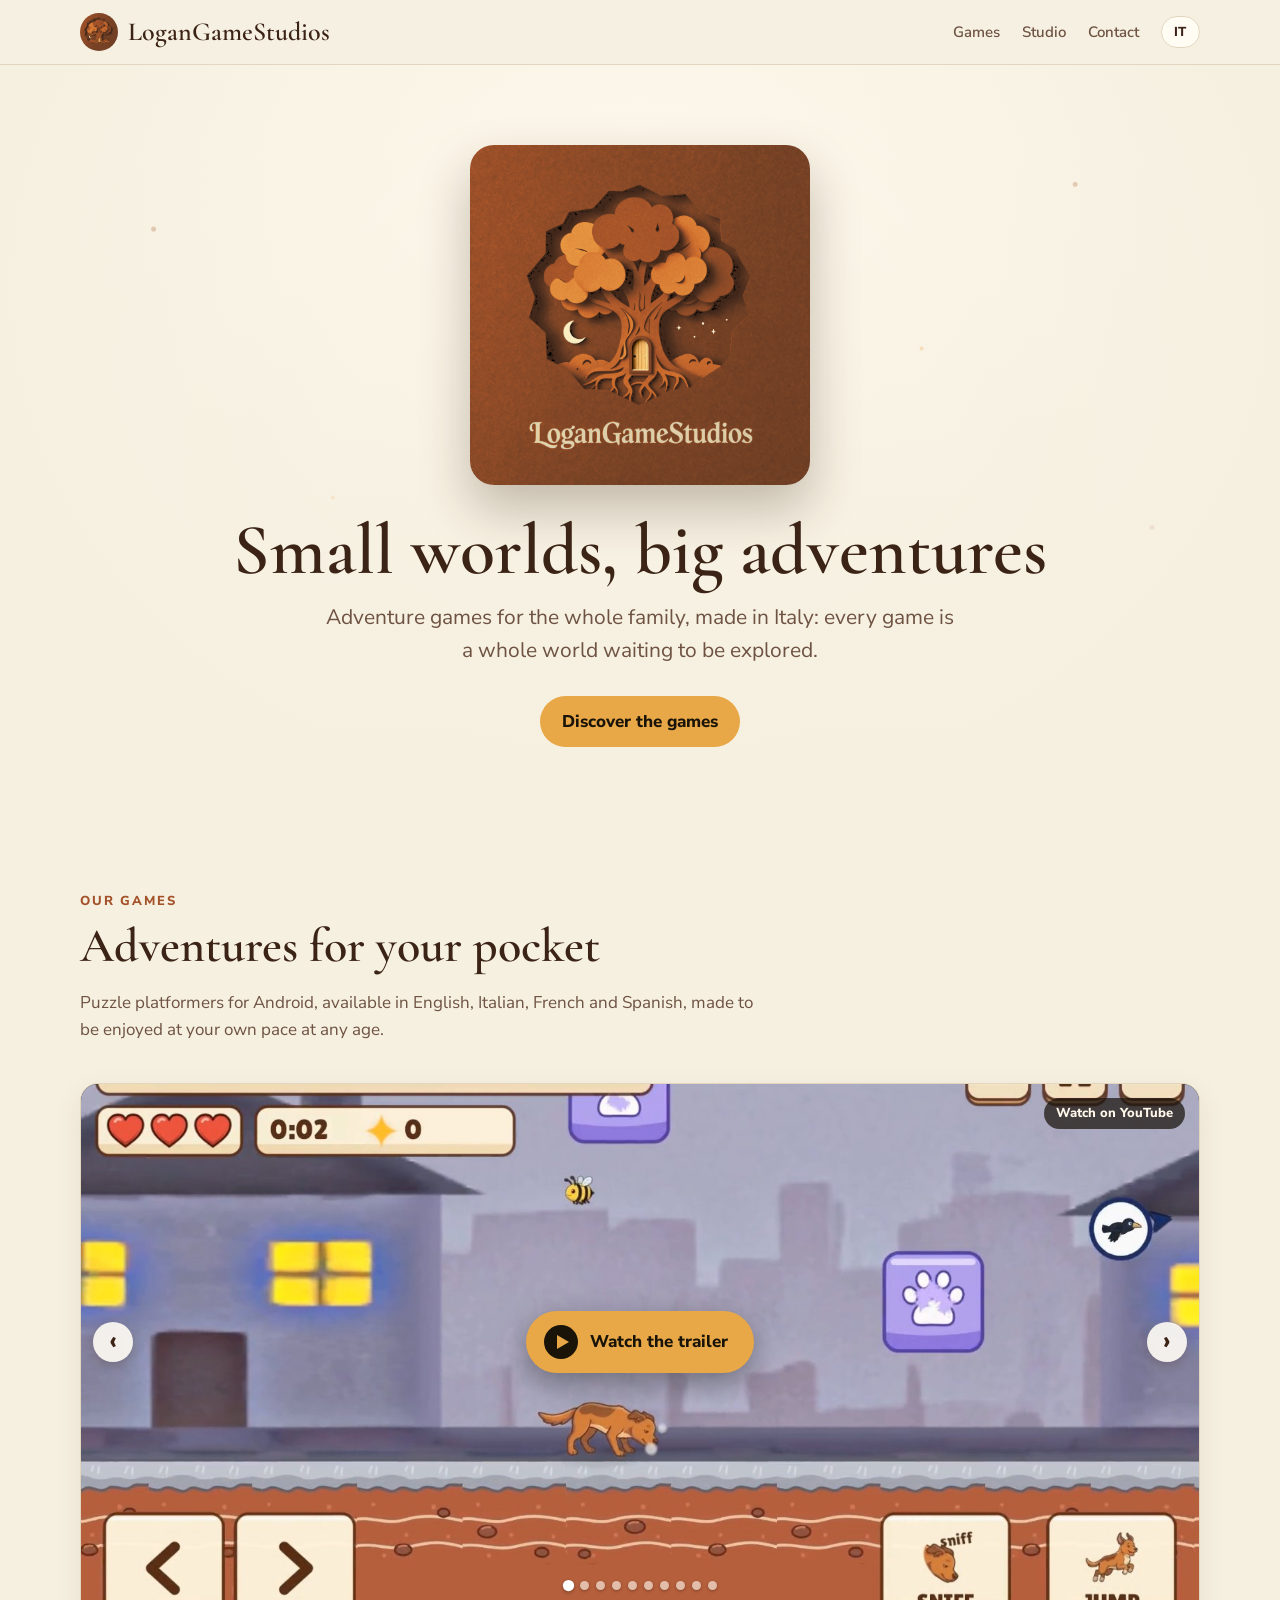
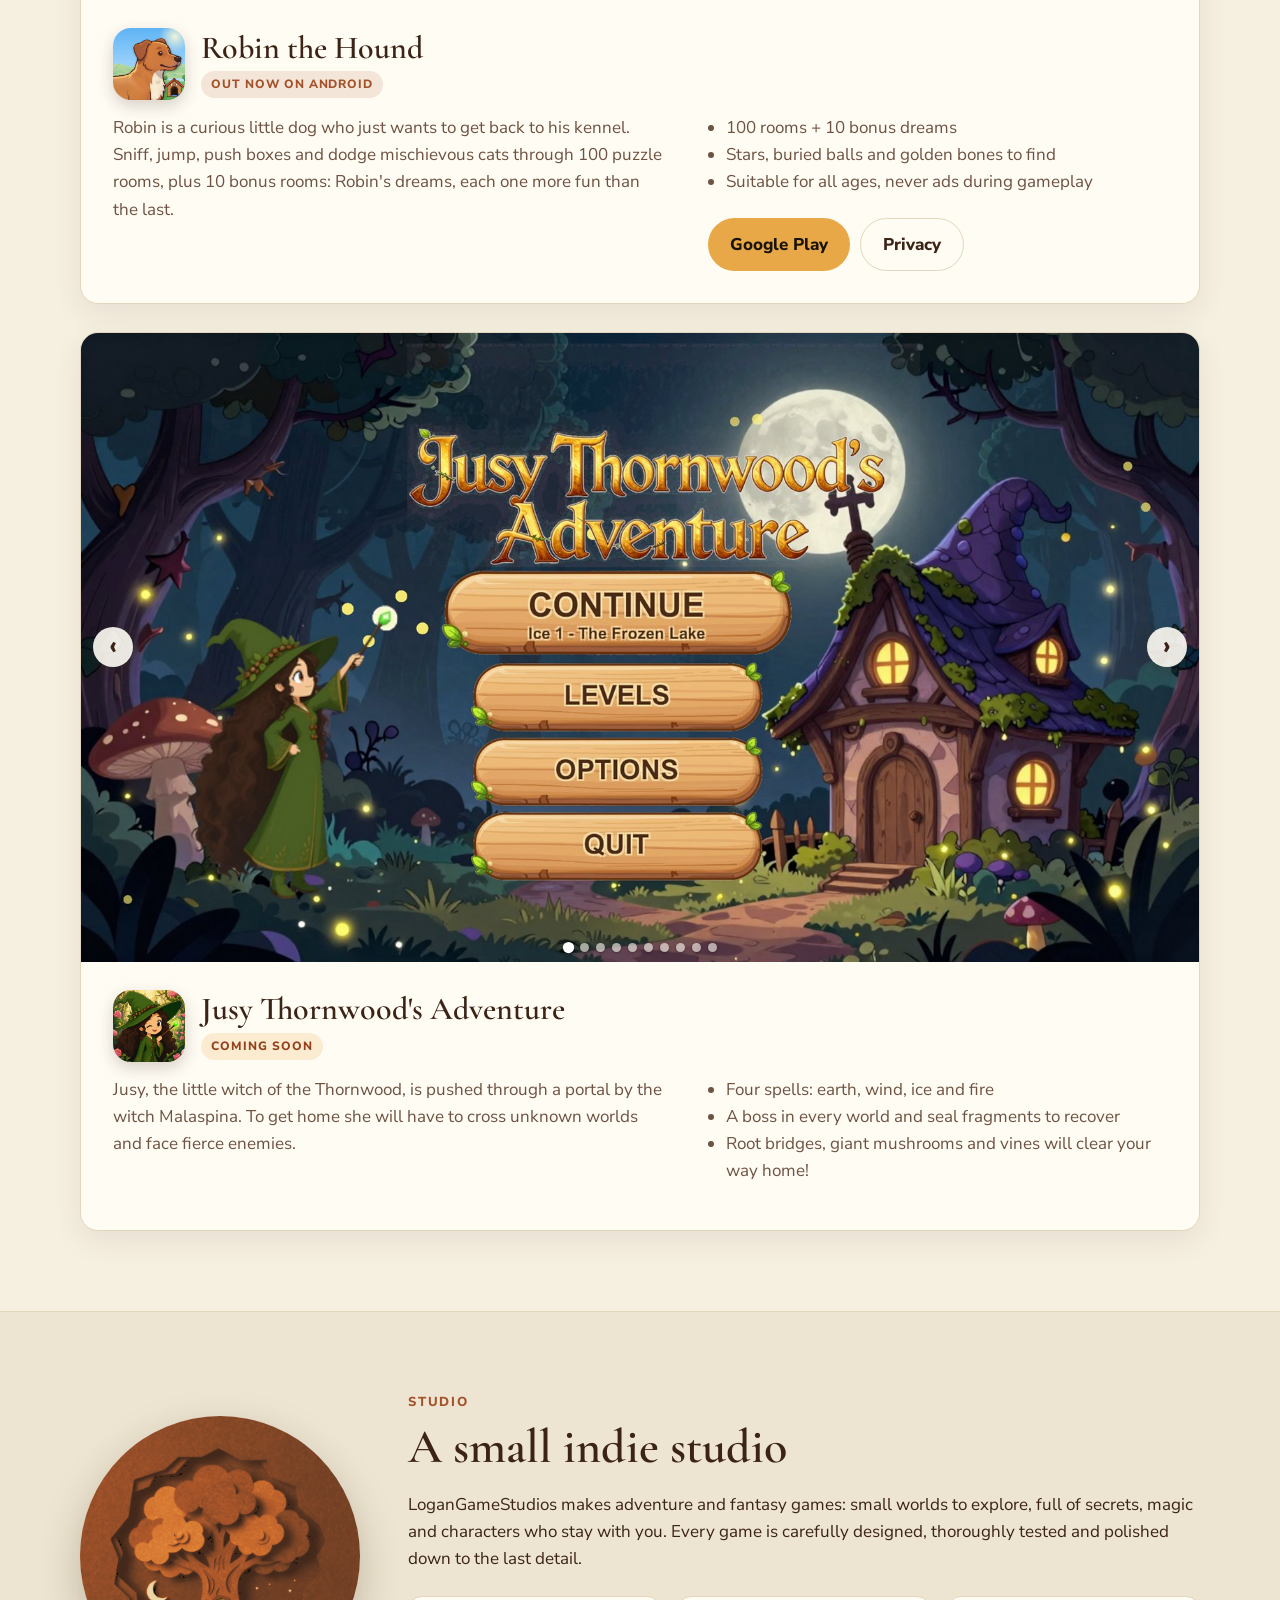
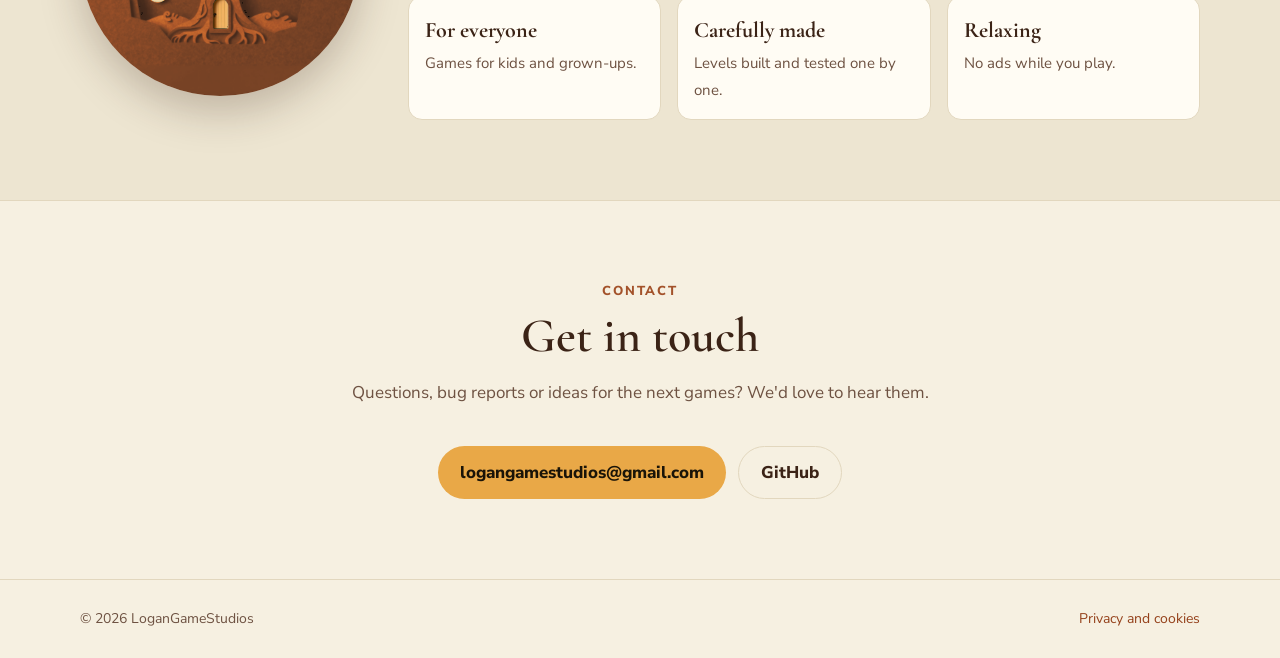
==== index.html @ 9e75a9ab "Trailer di Robin ospitato sul sito al posto del lettore di YouTube Co-Authored-By: Claude Opus 5.5 <" ====
<!doctype html>
<html lang="it">
<head>
  <meta charset="utf-8">
  <meta name="viewport" content="width=device-width, initial-scale=1">
  <title>LoganGameStudios — Indie game studio</title>
  <meta name="description" content="LoganGameStudios: giochi d'avventura per tutta la famiglia, creati in Italia. Adventure games for the whole family, made in Italy.">
  <meta property="og:title" content="LoganGameStudios">
  <meta property="og:description" content="Giochi d'avventura per tutta la famiglia, creati in Italia.">
  <meta property="og:image" content="assets/og.png?v=7">
  <meta property="og:type" content="website">
  <meta name="theme-color" content="#f6f0e1">
  <link rel="icon" href="assets/favicon.png?v=7">
  <link rel="apple-touch-icon" href="assets/avatar.png?v=7">
  <link rel="stylesheet" href="assets/fonts.css?v=7">
  <link rel="stylesheet" href="assets/style.css?v=7">
  <script src="assets/lang.js?v=7"></script>
  <script src="assets/slider.js?v=7" defer></script>
</head>
<body>

<header class="nav">
  <div class="wrap">
    <a class="brand" href="#top"><img src="assets/avatar.png?v=7" alt="">LoganGameStudios</a>
    <nav>
      <a href="#giochi"><span lang="it">Giochi</span><span lang="en">Games</span></a>
      <a href="#studio">Studio</a>
      <a href="#contatti"><span lang="it">Contatti</span><span lang="en">Contact</span></a>
      <button class="lang" data-lang-toggle aria-label="Cambia lingua / Change language"><span lang="it">EN</span><span lang="en">IT</span></button>
    </nav>
  </div>
</header>

<main id="top">
  <section class="hero">
    <div class="wrap">
      <img class="logo" src="assets/logo.png?v=7" alt="LoganGameStudios">
      <h1>
        <span lang="it">Piccoli mondi, grandi avventure</span>
        <span lang="en">Small worlds, big adventures</span>
      </h1>
      <p>
        <span lang="it">Giochi d'avventura per tutta la famiglia, nati in Italia: ogni gioco è un mondo tutto da esplorare.</span>
        <span lang="en">Adventure games for the whole family, made in Italy: every game is a whole world waiting to be explored.</span>
      </p>
      <a class="btn" href="#giochi"><span lang="it">Scopri i giochi</span><span lang="en">Discover the games</span></a>
    </div>
  </section>

  <section id="giochi">
    <div class="wrap">
      <p class="eyebrow"><span lang="it">I nostri giochi</span><span lang="en">Our games</span></p>
      <h2><span lang="it">Avventure da tenere in tasca</span><span lang="en">Adventures for your pocket</span></h2>
      <p class="lead">
        <span lang="it">Platform a enigmi per Android, disponibili in italiano, inglese, francese e spagnolo, pensati per divertirsi in tutta tranquillità a ogni età.</span>
        <span lang="en">Puzzle platformers for Android, available in English, Italian, French and Spanish, made to be enjoyed at your own pace at any age.</span>
      </p>

      <div class="games">
        <article class="game">
          <div class="shot slider" data-slider>
            <div class="slides" tabindex="0" role="region" aria-roledescription="carousel" aria-label="Robin the Hound">
              <!-- trailer ospitato sul sito: il video si scarica solo quando il visitatore preme play (vedi slider.js) -->
              <div class="video" data-video="assets/games/robin/trailer.mp4">
                <img src="assets/games/robin/00_trailer.jpg" alt="Robin the Hound — trailer">
                <button class="play" type="button">
                  <span class="play-ico" aria-hidden="true"></span>
                  <span lang="it">Guarda il trailer</span><span lang="en">Watch the trailer</span>
                </button>
                <a class="yt-link" href="https://www.youtube.com/watch?v=LculJZsMR4U" target="_blank" rel="noopener">
                  <span lang="it">Guarda su YouTube</span><span lang="en">Watch on YouTube</span>
                </a>
              </div>
              <img src="assets/games/robin/01_menu.jpg" alt="Robin the Hound — menu principale" loading="lazy">
              <img src="assets/games/robin/02_the_crate.jpg" alt="Robin the Hound — stanza 3, la cassa" loading="lazy">
              <img src="assets/games/robin/03_snow_key.jpg" alt="Robin the Hound — stanza 4, la chiave nella neve" loading="lazy">
              <img src="assets/games/robin/04_two_platforms.jpg" alt="Robin the Hound — stanza 14, due piattaforme" loading="lazy">
              <img src="assets/games/robin/05_heading_home.jpg" alt="Robin the Hound — stanza 18, verso casa" loading="lazy">
              <img src="assets/games/robin/06_dream_the_dark.jpg" alt="Robin the Hound — sogno bonus: il buio" loading="lazy">
              <img src="assets/games/robin/07_dream_the_clouds.jpg" alt="Robin the Hound — sogno bonus: le nuvole" loading="lazy">
              <img src="assets/games/robin/08_dream_bone_hunt.jpg" alt="Robin the Hound — sogno bonus: caccia alle ossa" loading="lazy">
              <img src="assets/games/robin/09_dream_cat.jpg" alt="Robin the Hound — sogno bonus: il sogno del gatto" loading="lazy">
            </div>
            <button class="slide-btn prev" type="button" aria-label="Immagine precedente / Previous image">&#8249;</button>
            <button class="slide-btn next" type="button" aria-label="Immagine successiva / Next image">&#8250;</button>
            <div class="dots" aria-hidden="true"></div>
          </div>
          <div class="body">
            <header>
              <img src="assets/games/robin-icon.png" alt="">
              <div>
                <h3>Robin the Hound</h3>
                <span class="tag live"><span lang="it">Disponibile su Android</span><span lang="en">Out now on Android</span></span>
              </div>
            </header>
            <p>
              <span lang="it">Robin è un cagnolino curioso che vuole solo tornare alla sua cuccia. Annusa, salta, spingi scatole e scansa gatti dispettosi in 100 stanze a enigmi, più 10 stanze bonus: i sogni di Robin, ognuno più divertente dell'altro.</span>
              <span lang="en">Robin is a curious little dog who just wants to get back to his kennel. Sniff, jump, push boxes and dodge mischievous cats through 100 puzzle rooms, plus 10 bonus rooms: Robin's dreams, each one more fun than the last.</span>
            </p>
            <ul>
              <li><span lang="it">100 stanze + 10 sogni bonus</span><span lang="en">100 rooms + 10 bonus dreams</span></li>
              <li><span lang="it">Stelle, palline sepolte e ossa d'oro da trovare</span><span lang="en">Stars, buried balls and golden bones to find</span></li>
              <li><span lang="it">Adatto a tutte le età, annunci mai durante il gioco</span><span lang="en">Suitable for all ages, never ads during gameplay</span></li>
            </ul>
            <div class="actions">
              <a class="btn" href="https://play.google.com/store/apps/details?id=it.logangames.RobinTheHound" target="_blank" rel="noopener">Google Play</a>
              <a class="btn ghost" href="privacy/robin-the-hound.html">Privacy</a>
            </div>
          </div>
        </article>

        <article class="game">
          <!-- schermate di Jusy: una serie per lingua, si vede quella della lingua scelta -->
          <div class="shot slider wide" data-slider lang="it">
            <div class="slides" tabindex="0" role="region" aria-roledescription="carousel" aria-label="Jusy Thornwood's Adventure">
              <img src="assets/games/jusy/it/00_menu.jpg" alt="Jusy Thornwood's Adventure — menu principale" loading="lazy">
              <img src="assets/games/jusy/it/01_bosco_totem.jpg" alt="Bosco di Spine — Jusy davanti al totem" loading="lazy">
              <img src="assets/games/jusy/it/02_bosco_ponte_magico.jpg" alt="Bosco di Spine — il ponte magico di rovi" loading="lazy">
              <img src="assets/games/jusy/it/03_bosco_carica_totem.jpg" alt="Bosco di Spine — Jusy carica la magia del totem" loading="lazy">
              <img src="assets/games/jusy/it/04_canyon_geco.jpg" alt="Canyon del vento — il geco" loading="lazy">
              <img src="assets/games/jusy/it/05_boss_spirito_del_vento.jpg" alt="Boss — lo Spirito del Vento" loading="lazy">
              <img src="assets/games/jusy/it/06_boss_turbine_di_foglie.jpg" alt="Boss — il turbine di foglie contro lo Spirito del Vento" loading="lazy">
              <img src="assets/games/jusy/it/07_ghiaccio_dardo.jpg" alt="Regno di ghiaccio — il dardo di ghiaccio" loading="lazy">
              <img src="assets/games/jusy/it/08_braci_ghiaccio_spegne_lava.jpg" alt="Valle delle braci — il ghiaccio spegne la lava" loading="lazy">
              <img src="assets/games/jusy/it/09_foresta_fiammata.jpg" alt="Foresta antica — la fiammata" loading="lazy">
            </div>
            <button class="slide-btn prev" type="button" aria-label="Immagine precedente">&#8249;</button>
            <button class="slide-btn next" type="button" aria-label="Immagine successiva">&#8250;</button>
            <div class="dots" aria-hidden="true"></div>
          </div>
          <div class="shot slider wide" data-slider lang="en">
            <div class="slides" tabindex="0" role="region" aria-roledescription="carousel" aria-label="Jusy Thornwood's Adventure">
              <img src="assets/games/jusy/en/00_menu.jpg" alt="Jusy Thornwood's Adventure — main menu" loading="lazy">
              <img src="assets/games/jusy/en/01_forest_totem.jpg" alt="Thornwood — Jusy in front of the totem" loading="lazy">
              <img src="assets/games/jusy/en/02_forest_magic_bridge.jpg" alt="Thornwood — the magic bramble bridge" loading="lazy">
              <img src="assets/games/jusy/en/03_forest_totem_charge.jpg" alt="Thornwood — Jusy charges the totem's magic" loading="lazy">
              <img src="assets/games/jusy/en/04_canyon_gecko.jpg" alt="Wind canyon — the gecko" loading="lazy">
              <img src="assets/games/jusy/en/05_boss_wind_spirit.jpg" alt="Boss — the Wind Spirit" loading="lazy">
              <img src="assets/games/jusy/en/06_boss_leaf_whirl.jpg" alt="Boss — the leaf whirl against the Wind Spirit" loading="lazy">
              <img src="assets/games/jusy/en/07_ice_bolt.jpg" alt="Ice kingdom — the ice bolt" loading="lazy">
              <img src="assets/games/jusy/en/08_embers_ice_vs_lava.jpg" alt="Ember valley — ice puts out the lava" loading="lazy">
              <img src="assets/games/jusy/en/09_grove_fireball.jpg" alt="Ancient forest — the fireball" loading="lazy">
            </div>
            <button class="slide-btn prev" type="button" aria-label="Previous image">&#8249;</button>
            <button class="slide-btn next" type="button" aria-label="Next image">&#8250;</button>
            <div class="dots" aria-hidden="true"></div>
          </div>
          <div class="body">
            <header>
              <img src="assets/games/jusy-icon.png" alt="">
              <div>
                <h3>Jusy Thornwood's Adventure</h3>
                <span class="tag soon"><span lang="it">In arrivo</span><span lang="en">Coming soon</span></span>
              </div>
            </header>
            <p>
              <span lang="it">Jusy, la streghetta del Bosco di Spine, viene spinta in un portale dalla strega Malaspina. Per tornare a casa dovrà attraversare mondi sconosciuti e affrontare nemici agguerriti.</span>
              <span lang="en">Jusy, the little witch of the Thornwood, is pushed through a portal by the witch Malaspina. To get home she will have to cross unknown worlds and face fierce enemies.</span>
            </p>
            <ul>
              <li><span lang="it">Quattro magie: terra, vento, ghiaccio e fuoco</span><span lang="en">Four spells: earth, wind, ice and fire</span></li>
              <li><span lang="it">Un boss in ogni mondo e i frammenti del sigillo da ritrovare</span><span lang="en">A boss in every world and seal fragments to recover</span></li>
              <li><span lang="it">Ponti di radici, funghi giganti e liane ti spianeranno la strada verso casa!</span><span lang="en">Root bridges, giant mushrooms and vines will clear your way home!</span></li>
            </ul>
          </div>
        </article>
      </div>
    </div>
  </section>

  <section id="studio" class="about">
    <div class="wrap">
      <img src="assets/avatar.png?v=7" alt="LoganGameStudios" loading="lazy">
      <div>
        <p class="eyebrow">Studio</p>
        <h2><span lang="it">Un piccolo studio indie</span><span lang="en">A small indie studio</span></h2>
        <p>
          <span lang="it">LoganGameStudios crea giochi d'avventura e fantasy: piccoli mondi da esplorare, pieni di segreti, magia e personaggi che restano nel cuore. Ogni gioco viene ideato con cura, provato a lungo e rifinito in ogni dettaglio.</span>
          <span lang="en">LoganGameStudios makes adventure and fantasy games: small worlds to explore, full of secrets, magic and characters who stay with you. Every game is carefully designed, thoroughly tested and polished down to the last detail.</span>
        </p>
        <div class="values">
          <div><b><span lang="it">Per tutti</span><span lang="en">For everyone</span></b><span><span lang="it">Giochi adatti a grandi e piccoli.</span><span lang="en">Games for kids and grown-ups.</span></span></div>
          <div><b><span lang="it">Curati</span><span lang="en">Carefully made</span></b><span><span lang="it">Livelli costruiti e testati uno per uno.</span><span lang="en">Levels built and tested one by one.</span></span></div>
          <div><b><span lang="it">Rilassanti</span><span lang="en">Relaxing</span></b><span><span lang="it">Niente annunci mentre giochi.</span><span lang="en">No ads while you play.</span></span></div>
        </div>
      </div>
    </div>
  </section>

  <section id="contatti" class="contact">
    <div class="wrap">
      <p class="eyebrow"><span lang="it">Contatti</span><span lang="en">Contact</span></p>
      <h2><span lang="it">Scrivici</span><span lang="en">Get in touch</span></h2>
      <p class="lead">
        <span lang="it">Domande, segnalazioni o idee per i prossimi giochi? Ci fa piacere leggerle.</span>
        <span lang="en">Questions, bug reports or ideas for the next games? We'd love to hear them.</span>
      </p>
      <div class="actions">
        <a class="btn" href="mailto:logangamestudios@gmail.com">logangamestudios@gmail.com</a>
        <a class="btn ghost" href="https://github.com/LoganGameStudios" target="_blank" rel="noopener">GitHub</a>
      </div>
    </div>
  </section>
</main>

<footer>
  <div class="wrap">
    <span>© <span id="year">2026</span> LoganGameStudios</span>
    <a href="privacy/sito.html"><span lang="it">Privacy e cookie</span><span lang="en">Privacy and cookies</span></a>
  </div>
</footer>

</body>
</html>
---- assets/fonts.css ----
/* Caratteri ospitati sul sito (licenza SIL Open Font License), niente richieste a Google */
@font-face {
  font-family: 'Cormorant Garamond';
  font-style: normal;
  font-weight: 500;
  font-display: swap;
  src: url(fonts/cormorant-garamond-500.woff2) format('woff2');
  unicode-range: U+0000-00FF, U+0131, U+0152-0153, U+02BB-02BC, U+02C6, U+02DA, U+02DC, U+0304, U+0308, U+0329, U+2000-206F, U+20AC, U+2122, U+2191, U+2193, U+2212, U+2215, U+FEFF, U+FFFD;
}
@font-face {
  font-family: 'Cormorant Garamond';
  font-style: normal;
  font-weight: 600;
  font-display: swap;
  src: url(fonts/cormorant-garamond-500.woff2) format('woff2');
  unicode-range: U+0000-00FF, U+0131, U+0152-0153, U+02BB-02BC, U+02C6, U+02DA, U+02DC, U+0304, U+0308, U+0329, U+2000-206F, U+20AC, U+2122, U+2191, U+2193, U+2212, U+2215, U+FEFF, U+FFFD;
}
@font-face {
  font-family: 'Cormorant Garamond';
  font-style: normal;
  font-weight: 700;
  font-display: swap;
  src: url(fonts/cormorant-garamond-500.woff2) format('woff2');
  unicode-range: U+0000-00FF, U+0131, U+0152-0153, U+02BB-02BC, U+02C6, U+02DA, U+02DC, U+0304, U+0308, U+0329, U+2000-206F, U+20AC, U+2122, U+2191, U+2193, U+2212, U+2215, U+FEFF, U+FFFD;
}
@font-face {
  font-family: 'Nunito Sans';
  font-style: normal;
  font-weight: 400;
  font-stretch: 100%;
  font-display: swap;
  src: url(fonts/nunito-sans-400.woff2) format('woff2');
  unicode-range: U+0000-00FF, U+0131, U+0152-0153, U+02BB-02BC, U+02C6, U+02DA, U+02DC, U+0304, U+0308, U+0329, U+2000-206F, U+20AC, U+2122, U+2191, U+2193, U+2212, U+2215, U+FEFF, U+FFFD;
}
@font-face {
  font-family: 'Nunito Sans';
  font-style: normal;
  font-weight: 600;
  font-stretch: 100%;
  font-display: swap;
  src: url(fonts/nunito-sans-400.woff2) format('woff2');
  unicode-range: U+0000-00FF, U+0131, U+0152-0153, U+02BB-02BC, U+02C6, U+02DA, U+02DC, U+0304, U+0308, U+0329, U+2000-206F, U+20AC, U+2122, U+2191, U+2193, U+2212, U+2215, U+FEFF, U+FFFD;
}
@font-face {
  font-family: 'Nunito Sans';
  font-style: normal;
  font-weight: 800;
  font-stretch: 100%;
  font-display: swap;
  src: url(fonts/nunito-sans-400.woff2) format('woff2');
  unicode-range: U+0000-00FF, U+0131, U+0152-0153, U+02BB-02BC, U+02C6, U+02DA, U+02DC, U+0304, U+0308, U+0329, U+2000-206F, U+20AC, U+2122, U+2191, U+2193, U+2212, U+2215, U+FEFF, U+FFFD;
}
---- assets/style.css ----
/* LoganGameStudios — stile del sito: carta chiara con i toni ruggine e ambra dell'Albero antico in autunno.
   --cream è il colore del testo principale, --cream-dim quello del testo secondario. */
:root {
  --bg: #f6f0e1;
  --bg-2: #ede5d1;
  --surface: #fffcf4;
  --line: #e2d7be;
  --cream: #3b2316;
  --cream-dim: #6e5242;
  --sage: #a3522a; /* accento ruggine (il nome resta per compatibilità) */
  --amber: #e9a847;
  --amber-deep: #d48f2c;
  --link: #94401a;
  --radius: 18px;
  --serif: "Cormorant Garamond", Georgia, "Times New Roman", serif;
  --sans: "Nunito Sans", "Segoe UI", system-ui, sans-serif;
}

* { box-sizing: border-box; }
html { scroll-behavior: smooth; }
body {
  margin: 0;
  background: var(--bg);
  color: var(--cream);
  font-family: var(--sans);
  font-size: 17px;
  line-height: 1.6;
  -webkit-font-smoothing: antialiased;
}
img { max-width: 100%; display: block; }
a { color: var(--link); text-decoration: none; }
a:hover { text-decoration: underline; }

/* lingua: si mostra solo quella attiva */
html[lang="it"] [lang="en"]:not(html) { display: none !important; }
html[lang="en"] [lang="it"]:not(html) { display: none !important; }

.wrap { width: min(1120px, 100% - 32px); margin-inline: auto; }

/* barra in alto */
.nav {
  position: sticky; top: 0; z-index: 10;
  background: rgba(246, 240, 225, .9);
  backdrop-filter: blur(8px);
  border-bottom: 1px solid var(--line);
}
.nav .wrap { display: flex; align-items: center; gap: 20px; height: 64px; }
.brand { display: flex; align-items: center; gap: 10px; color: var(--cream); font-family: var(--serif); font-size: 26px; font-weight: 600; }
.brand:hover { text-decoration: none; }
.brand img { width: 38px; height: 38px; border-radius: 50%; object-fit: cover; }
.nav nav { margin-left: auto; display: flex; gap: 22px; align-items: center; }
.nav nav a { color: var(--cream-dim); font-weight: 600; font-size: 15px; }
.nav nav a:hover { color: var(--cream); text-decoration: none; }
.lang {
  border: 1px solid var(--line); background: var(--surface); color: var(--cream);
  border-radius: 999px; padding: 6px 12px; font: 700 13px var(--sans); cursor: pointer; letter-spacing: .05em;
}
.lang:hover { border-color: var(--sage); }

/* apertura */
.hero {
  position: relative;
  min-height: 78vh;
  display: grid; place-items: center; text-align: center;
  padding: 80px 0 64px;
  background: radial-gradient(ellipse at 50% 30%, #fffaee 0%, var(--bg) 70%);
  overflow: hidden;
}
.hero::before {
  content: ""; position: absolute; inset: 0;
  /* puntini ruggine leggeri sullo sfondo dell'apertura */
  background:
    radial-gradient(circle at 12% 22%, rgba(168,85,42,.35) 0 2px, transparent 3px),
    radial-gradient(circle at 84% 16%, rgba(168,85,42,.3) 0 2px, transparent 3px),
    radial-gradient(circle at 72% 38%, rgba(233,168,71,.45) 0 1.5px, transparent 2.5px),
    radial-gradient(circle at 26% 58%, rgba(233,168,71,.4) 0 1.5px, transparent 2.5px),
    radial-gradient(circle at 90% 62%, rgba(168,85,42,.3) 0 2px, transparent 3px);
}
.hero::after {
  content: ""; position: absolute; inset: 0;
  background: linear-gradient(to bottom, rgba(246,240,225,0), var(--bg) 96%);
}
.hero > .wrap { position: relative; z-index: 1; }
.hero .logo { width: min(340px, 70vw); margin: 0 auto 8px; border-radius: 24px; box-shadow: 0 24px 50px rgba(59,35,22,.28); }
.hero h1 { font-family: var(--serif); font-weight: 600; font-size: clamp(40px, 7vw, 72px); line-height: 1.05; margin: 28px 0 12px; }
.hero p { color: var(--cream-dim); font-size: clamp(17px, 2.2vw, 21px); max-width: 640px; margin: 0 auto 28px; }

.btn {
  display: inline-flex; align-items: center; gap: 8px;
  background: var(--amber); color: #1a1408; font-weight: 800;
  padding: 12px 22px; border-radius: 999px; border: 0;
}
.btn:hover { background: var(--amber-deep); text-decoration: none; }
.btn.ghost { background: transparent; color: var(--cream); border: 1px solid var(--line); }
.btn.ghost:hover { border-color: var(--sage); background: var(--surface); }

/* sezioni */
section { padding: 80px 0; }
.eyebrow { color: var(--sage); font-weight: 800; letter-spacing: .14em; font-size: 13px; text-transform: uppercase; margin: 0 0 8px; }
h2 { font-family: var(--serif); font-weight: 600; font-size: clamp(34px, 5vw, 48px); line-height: 1.1; margin: 0 0 16px; }
.lead { color: var(--cream-dim); max-width: 680px; margin: 0 0 40px; }

/* giochi */
.games { display: grid; gap: 28px; }
/* scheda di un gioco: immagini sopra a tutta larghezza, testo sotto */
.game {
  display: block;
  background: var(--surface); border: 1px solid var(--line); border-radius: var(--radius); overflow: hidden;
  box-shadow: 0 10px 30px rgba(59,35,22,.08);
}
.game .shot { background: #e9e1cc; aspect-ratio: 16 / 9; }
.game .shot.slider { aspect-ratio: 13 / 6; } /* proporzioni delle schermate del telefono (2340x1080) */
.game .shot.slider.wide { aspect-ratio: 16 / 9; } /* schermate 1920x1080 (Jusy) */
.game .shot img { width: 100%; height: 100%; object-fit: cover; }

/* slider delle schermate */
.slider { position: relative; overflow: hidden; }
.slider .slides {
  position: absolute; inset: 0;
  display: flex; overflow-x: auto; scroll-snap-type: x mandatory;
  scrollbar-width: none; -webkit-overflow-scrolling: touch; outline: none;
}
.slider .slides::-webkit-scrollbar { display: none; }
.slider .slides img { flex: 0 0 100%; width: 100%; height: 100%; object-fit: cover; scroll-snap-align: start; }
.slider .slides:focus-visible { box-shadow: inset 0 0 0 3px var(--amber); }
/* voce video dello slider: anteprima con pulsante play, poi il lettore del browser */
.slider .slides .video { flex: 0 0 100%; width: 100%; height: 100%; position: relative; scroll-snap-align: start; background: #1a120c; }
.slider .slides .video img { position: absolute; inset: 0; }
.slider .slides .video video { position: absolute; inset: 0; width: 100%; height: 100%; object-fit: contain; outline: none; }
/* durante la riproduzione l'anteprima resta dietro, sfocata, a riempire i lati */
.video.playing { overflow: hidden; }
.video.playing img { filter: blur(22px) brightness(.75); transform: scale(1.15); }
.video.playing .play, .video.playing .yt-link { display: none; }
.slider:has(.video.playing) .dots { display: none; } /* i puntini coprirebbero i comandi del video */
.video .play {
  position: absolute; left: 50%; top: 50%; transform: translate(-50%, -50%);
  display: inline-flex; align-items: center; gap: 12px; cursor: pointer;
  background: var(--amber); color: #1a1408; border: 0; border-radius: 999px;
  padding: 14px 26px 14px 18px; font: 800 17px var(--sans); box-shadow: 0 10px 30px rgba(0,0,0,.35);
}
.video .play:hover { background: var(--amber-deep); }
.video .play:focus-visible { outline: 3px solid #fff; outline-offset: 3px; }
.video .play-ico { width: 34px; height: 34px; border-radius: 50%; background: #1a1408; position: relative; }
.video .play-ico::after { content: ""; position: absolute; left: 13px; top: 10px; border-style: solid; border-width: 7px 0 7px 12px; border-color: transparent transparent transparent var(--amber); }
.video .yt-link {
  position: absolute; right: 14px; top: 14px;
  background: rgba(26, 18, 12, .72); color: #fff8ea; font-size: 13px; font-weight: 700; padding: 5px 12px; border-radius: 999px;
}
.video .yt-link:hover { background: rgba(26, 18, 12, .9); }
.slide-btn {
  position: absolute; top: 50%; transform: translateY(-50%);
  width: 40px; height: 40px; border-radius: 50%; border: 0; cursor: pointer;
  background: rgba(255, 252, 244, .9); color: var(--cream); font: 700 26px/1 var(--sans);
  box-shadow: 0 4px 12px rgba(59,35,22, .25); display: grid; place-items: center; padding-bottom: 3px;
}
.slide-btn:hover { background: #fff; }
.slide-btn:focus-visible { outline: 3px solid var(--amber); }
.slide-btn.prev { left: 12px; }
.slide-btn.next { right: 12px; }
.dots { position: absolute; left: 0; right: 0; bottom: 10px; display: flex; justify-content: center; gap: 7px; }
.dots span { width: 9px; height: 9px; border-radius: 50%; background: rgba(255, 252, 244, .6); box-shadow: 0 1px 3px rgba(0,0,0,.3); cursor: pointer; }
.dots span.on { background: #fff; transform: scale(1.25); }
.game .body {
  padding: 28px 32px 32px;
  display: grid; grid-template-columns: 1.2fr 1fr; column-gap: 44px; row-gap: 14px;
  grid-template-areas: "head head" "text list" "text act";
  align-items: start;
}
.game header { grid-area: head; display: flex; align-items: center; gap: 16px; }
.game .body > p { grid-area: text; }
.game .body > ul { grid-area: list; }
.game .body > .actions { grid-area: act; }
.game header img { width: 72px; height: 72px; border-radius: 18px; box-shadow: 0 6px 16px rgba(59,35,22,.2); }
.game h3 { font-family: var(--serif); font-size: 32px; font-weight: 600; line-height: 1.1; margin: 0; }
.tag { display: inline-block; font-size: 12px; font-weight: 800; letter-spacing: .08em; text-transform: uppercase; padding: 4px 10px; border-radius: 999px; margin-top: 6px; }
.tag.live { background: rgba(168,85,42,.14); color: var(--sage); }
.tag.soon { background: rgba(233,168,71,.2); color: var(--link); }
.game p { margin: 0; color: var(--cream-dim); }
.game ul { margin: 0; padding-left: 18px; color: var(--cream-dim); }
.game .actions { display: flex; flex-wrap: wrap; gap: 10px; margin-top: auto; padding-top: 8px; }

/* studio */
.about { background: var(--bg-2); border-block: 1px solid var(--line); }
.about .wrap { display: grid; grid-template-columns: 280px 1fr; gap: 48px; align-items: center; }
.about img { border-radius: 50%; aspect-ratio: 1; object-fit: cover; box-shadow: 0 16px 40px rgba(59,35,22,.25); }
.values { display: grid; grid-template-columns: repeat(3, 1fr); gap: 16px; margin-top: 24px; }
.values div { background: var(--surface); border: 1px solid var(--line); border-radius: 14px; padding: 16px; }
.values b { display: block; font-family: var(--serif); font-size: 22px; color: var(--cream); }
.values span { color: var(--cream-dim); font-size: 15px; }
.values b span { color: inherit; font-size: inherit; }

/* contatti */
.contact { text-align: center; }
.contact .lead { margin-inline: auto; }
.contact .actions { display: flex; justify-content: center; flex-wrap: wrap; gap: 12px; }

footer { border-top: 1px solid var(--line); padding: 28px 0; color: var(--cream-dim); font-size: 14px; }
footer .wrap { display: flex; flex-wrap: wrap; gap: 12px 24px; justify-content: space-between; }

/* pagine di testo (privacy) */
.doc { padding: 56px 0 80px; }
.doc .wrap { max-width: 780px; }
.doc h1 { font-family: var(--serif); font-size: clamp(34px, 5vw, 46px); font-weight: 600; line-height: 1.1; margin: 0 0 6px; }
.doc .date { color: var(--sage); margin: 0 0 28px; }
.doc h2 { font-family: var(--serif); font-size: 28px; font-weight: 600; margin: 36px 0 10px; color: var(--cream); }
.doc p { color: var(--cream-dim); }
.doc li { margin-bottom: 12px; color: var(--cream-dim); }
.doc li b { color: var(--cream); }
.doc a { word-break: break-word; }

@media (max-width: 860px) {
  .game .body { grid-template-columns: 1fr; grid-template-areas: "head" "text" "list" "act"; }
  .about .wrap { grid-template-columns: 1fr; text-align: center; }
  .about img { width: 200px; margin: 0 auto; }
  .values { grid-template-columns: 1fr; text-align: left; }
}
@media (max-width: 560px) {
  .nav nav a:not(.lang) { display: none; }
  .game .body { padding: 22px; }
  section { padding: 56px 0; }
  /* slider basso sul telefono: pulsante del trailer e nota più piccoli */
  .video .play { gap: 8px; padding: 7px 14px 7px 8px; font-size: 14px; }
  .video .play-ico { width: 24px; height: 24px; }
  .video .play-ico::after { left: 9px; top: 6px; border-width: 6px 0 6px 9px; }
  .video .yt-link { right: 8px; top: 8px; font-size: 11px; padding: 3px 9px; }
}
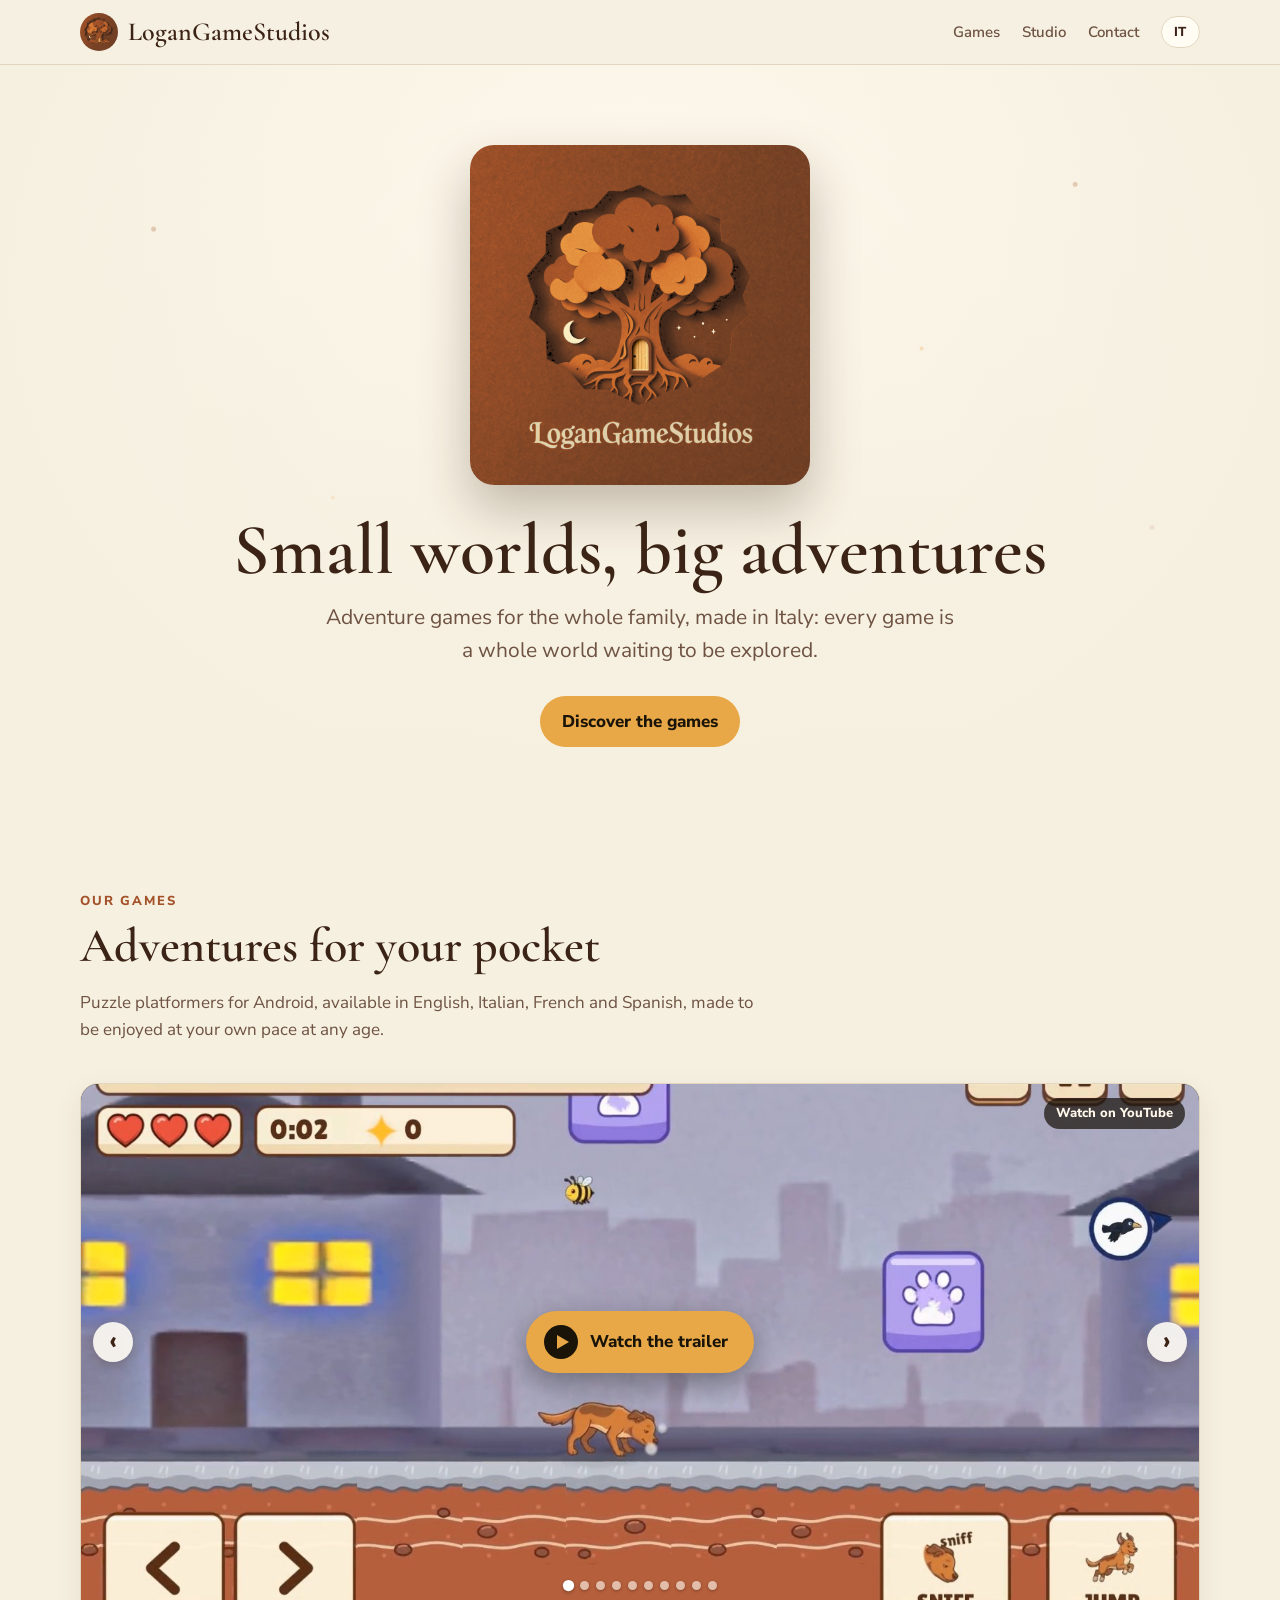
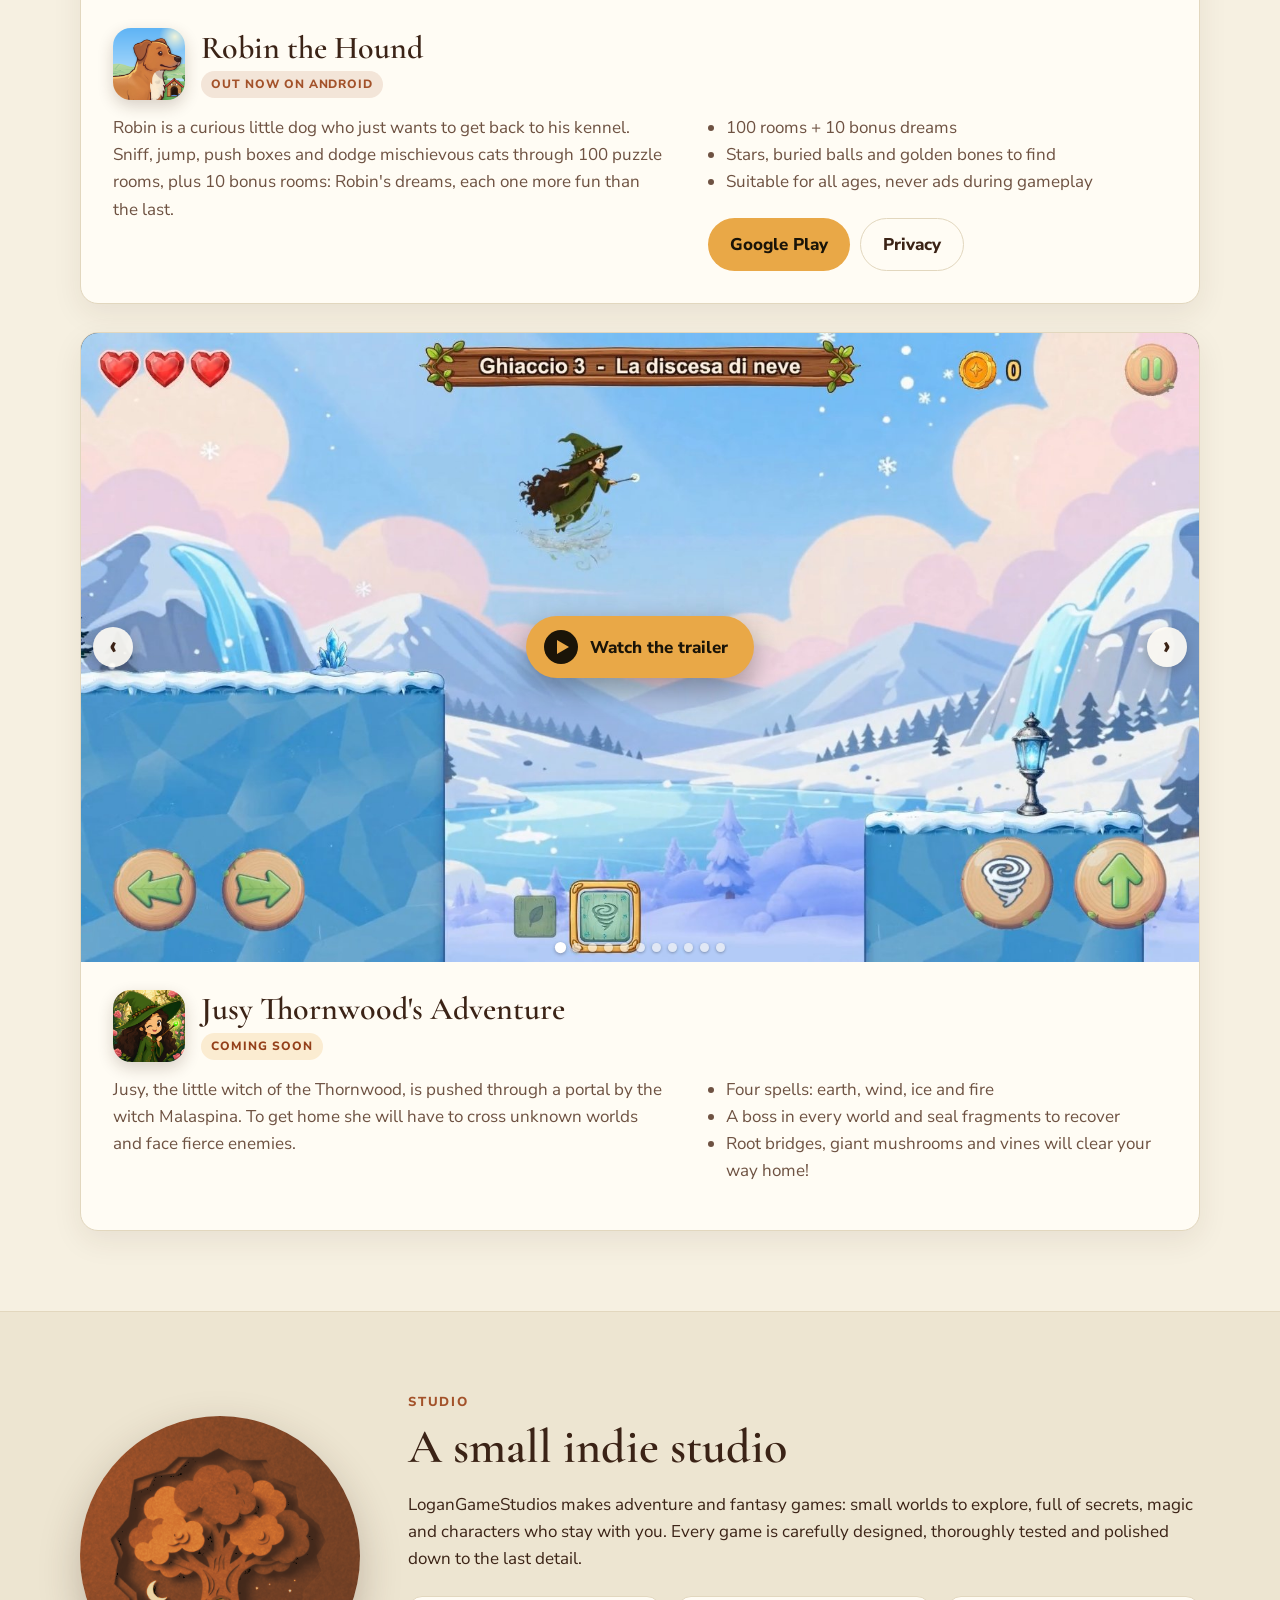
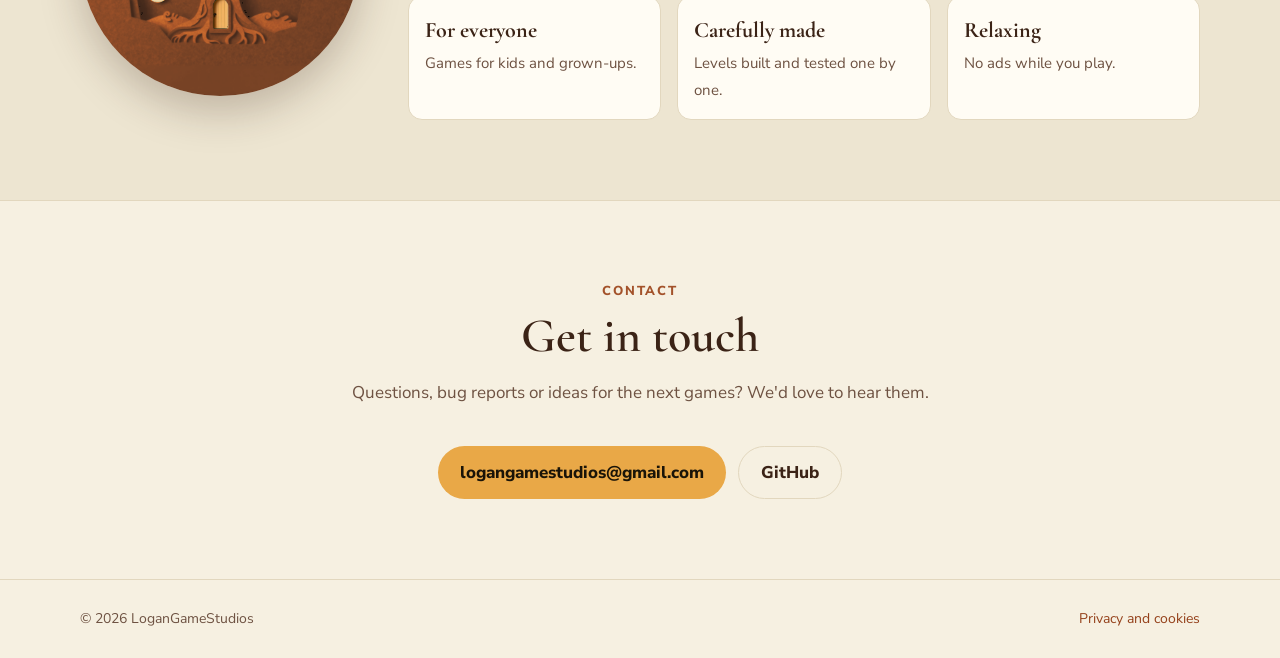
==== commit 09493bfd: "Trailer di Jusy negli slider (italiano e inglese) Co-Authored-By: Claude Opus 5.5 <noreply@anthropic" ====
--- a/index.html
+++ b/index.html
@@ -7,21 +7,21 @@
   <meta name="description" content="LoganGameStudios: giochi d'avventura per tutta la famiglia, creati in Italia. Adventure games for the whole family, made in Italy.">
   <meta property="og:title" content="LoganGameStudios">
   <meta property="og:description" content="Giochi d'avventura per tutta la famiglia, creati in Italia.">
-  <meta property="og:image" content="assets/og.png?v=7">
+  <meta property="og:image" content="assets/og.png?v=8">
   <meta property="og:type" content="website">
   <meta name="theme-color" content="#f6f0e1">
-  <link rel="icon" href="assets/favicon.png?v=7">
-  <link rel="apple-touch-icon" href="assets/avatar.png?v=7">
-  <link rel="stylesheet" href="assets/fonts.css?v=7">
-  <link rel="stylesheet" href="assets/style.css?v=7">
-  <script src="assets/lang.js?v=7"></script>
-  <script src="assets/slider.js?v=7" defer></script>
+  <link rel="icon" href="assets/favicon.png?v=8">
+  <link rel="apple-touch-icon" href="assets/avatar.png?v=8">
+  <link rel="stylesheet" href="assets/fonts.css?v=8">
+  <link rel="stylesheet" href="assets/style.css?v=8">
+  <script src="assets/lang.js?v=8"></script>
+  <script src="assets/slider.js?v=8" defer></script>
 </head>
 <body>
 
 <header class="nav">
   <div class="wrap">
-    <a class="brand" href="#top"><img src="assets/avatar.png?v=7" alt="">LoganGameStudios</a>
+    <a class="brand" href="#top"><img src="assets/avatar.png?v=8" alt="">LoganGameStudios</a>
     <nav>
       <a href="#giochi"><span lang="it">Giochi</span><span lang="en">Games</span></a>
       <a href="#studio">Studio</a>
@@ -34,7 +34,7 @@
 <main id="top">
   <section class="hero">
     <div class="wrap">
-      <img class="logo" src="assets/logo.png?v=7" alt="LoganGameStudios">
+      <img class="logo" src="assets/logo.png?v=8" alt="LoganGameStudios">
       <h1>
         <span lang="it">Piccoli mondi, grandi avventure</span>
         <span lang="en">Small worlds, big adventures</span>
@@ -113,6 +113,14 @@
           <!-- schermate di Jusy: una serie per lingua, si vede quella della lingua scelta -->
           <div class="shot slider wide" data-slider lang="it">
             <div class="slides" tabindex="0" role="region" aria-roledescription="carousel" aria-label="Jusy Thornwood's Adventure">
+              <!-- trailer ospitato sul sito (solo in italiano): si scarica solo quando si preme play -->
+              <div class="video" data-video="assets/games/jusy/trailer.mp4">
+                <img src="assets/games/jusy/00_trailer.jpg" alt="Jusy Thornwood's Adventure — trailer">
+                <button class="play" type="button">
+                  <span class="play-ico" aria-hidden="true"></span>
+                  <span>Guarda il trailer</span>
+                </button>
+              </div>
               <img src="assets/games/jusy/it/00_menu.jpg" alt="Jusy Thornwood's Adventure — menu principale" loading="lazy">
               <img src="assets/games/jusy/it/01_bosco_totem.jpg" alt="Bosco di Spine — Jusy davanti al totem" loading="lazy">
               <img src="assets/games/jusy/it/02_bosco_ponte_magico.jpg" alt="Bosco di Spine — il ponte magico di rovi" loading="lazy">
@@ -130,6 +138,14 @@
           </div>
           <div class="shot slider wide" data-slider lang="en">
             <div class="slides" tabindex="0" role="region" aria-roledescription="carousel" aria-label="Jusy Thornwood's Adventure">
+              <!-- trailer ospitato sul sito (solo in italiano): si scarica solo quando si preme play -->
+              <div class="video" data-video="assets/games/jusy/trailer.mp4">
+                <img src="assets/games/jusy/00_trailer.jpg" alt="Jusy Thornwood's Adventure — trailer">
+                <button class="play" type="button">
+                  <span class="play-ico" aria-hidden="true"></span>
+                  <span>Watch the trailer</span>
+                </button>
+              </div>
               <img src="assets/games/jusy/en/00_menu.jpg" alt="Jusy Thornwood's Adventure — main menu" loading="lazy">
               <img src="assets/games/jusy/en/01_forest_totem.jpg" alt="Thornwood — Jusy in front of the totem" loading="lazy">
               <img src="assets/games/jusy/en/02_forest_magic_bridge.jpg" alt="Thornwood — the magic bramble bridge" loading="lazy">
@@ -170,7 +186,7 @@
 
   <section id="studio" class="about">
     <div class="wrap">
-      <img src="assets/avatar.png?v=7" alt="LoganGameStudios" loading="lazy">
+      <img src="assets/avatar.png?v=8" alt="LoganGameStudios" loading="lazy">
       <div>
         <p class="eyebrow">Studio</p>
         <h2><span lang="it">Un piccolo studio indie</span><span lang="en">A small indie studio</span></h2>
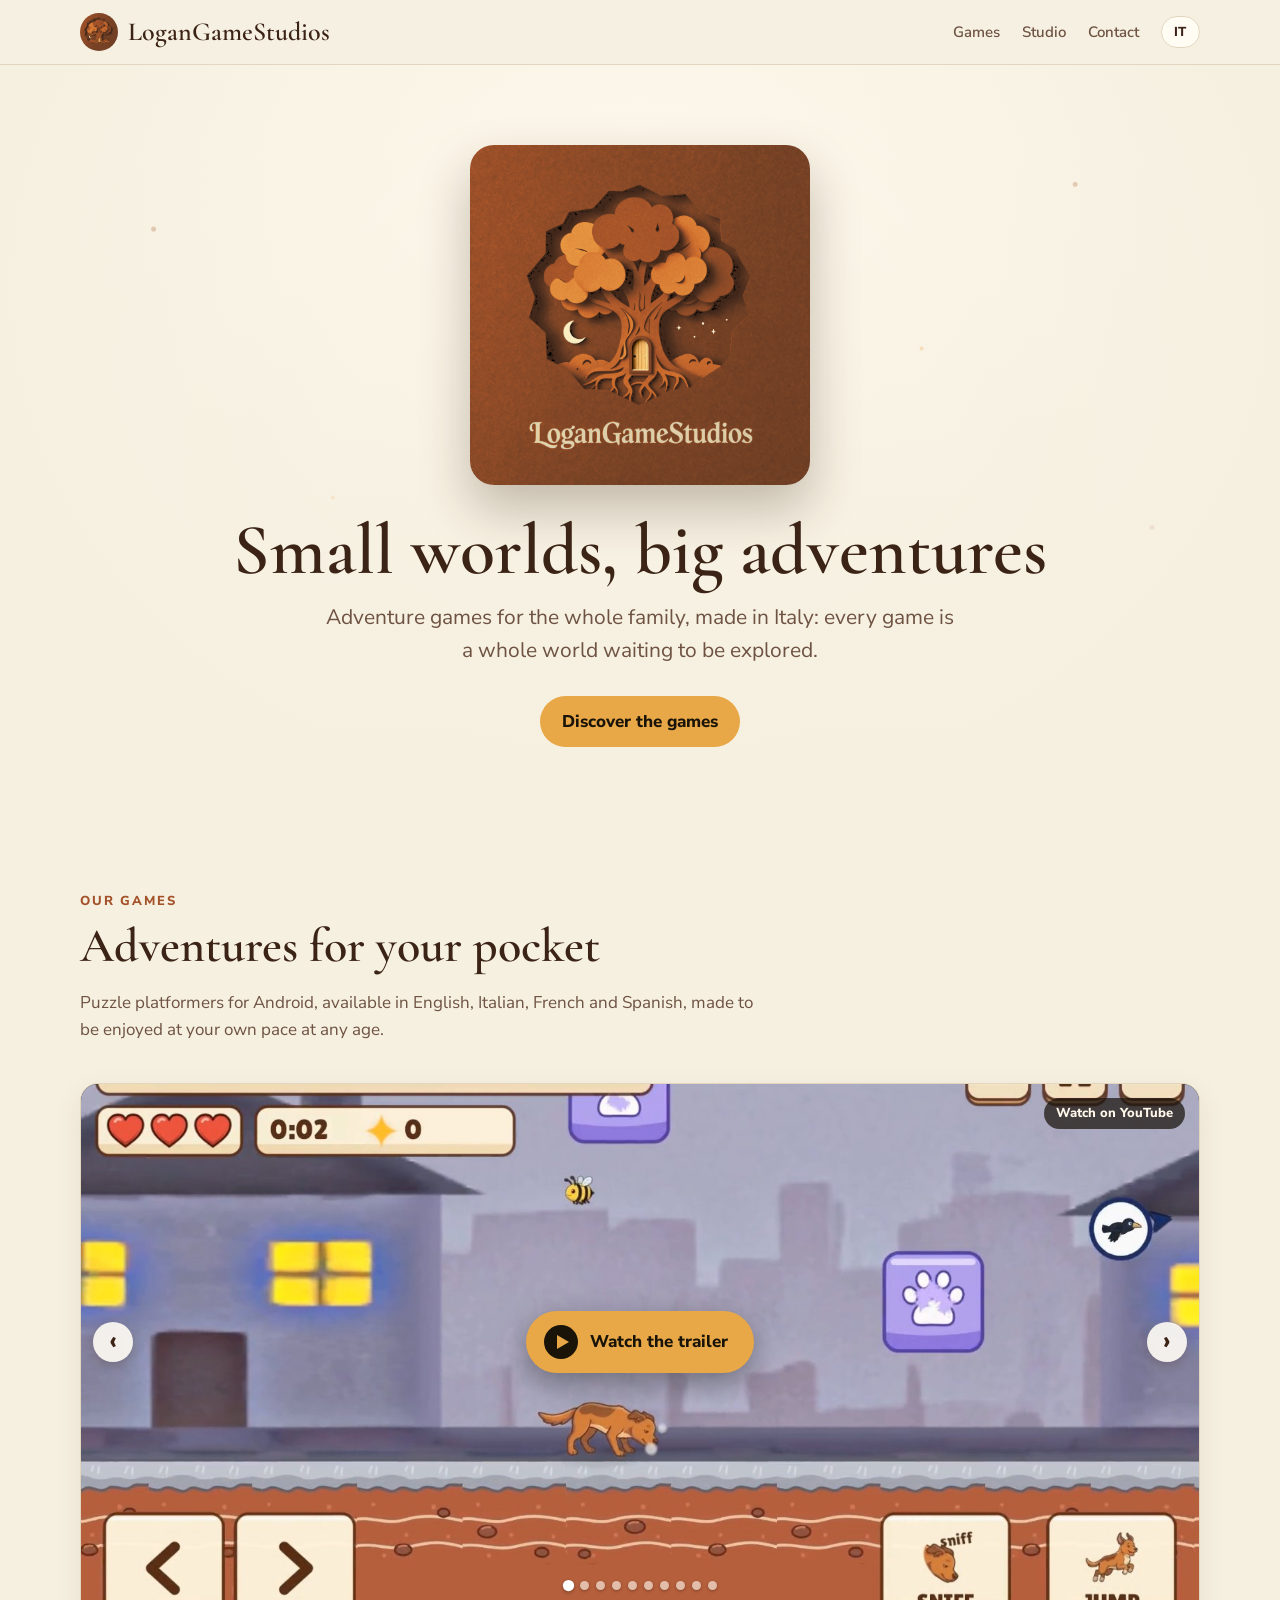
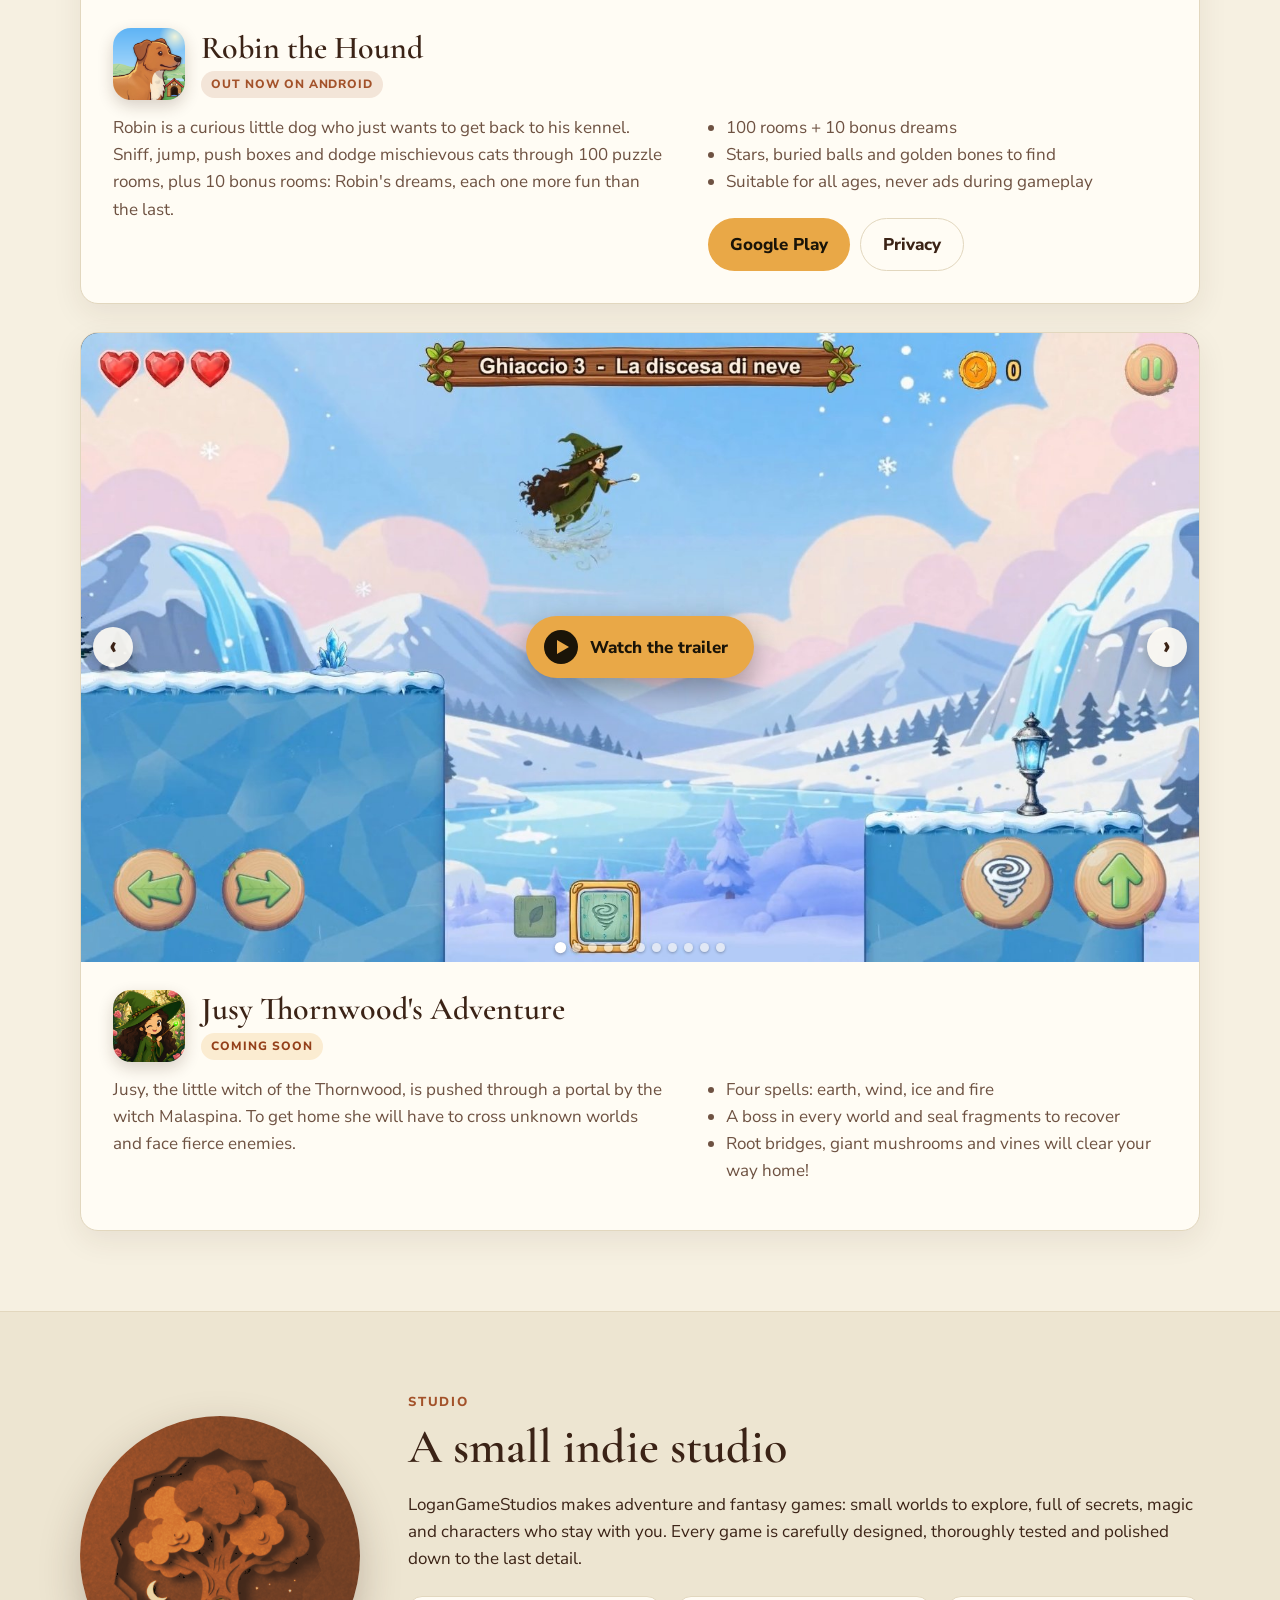
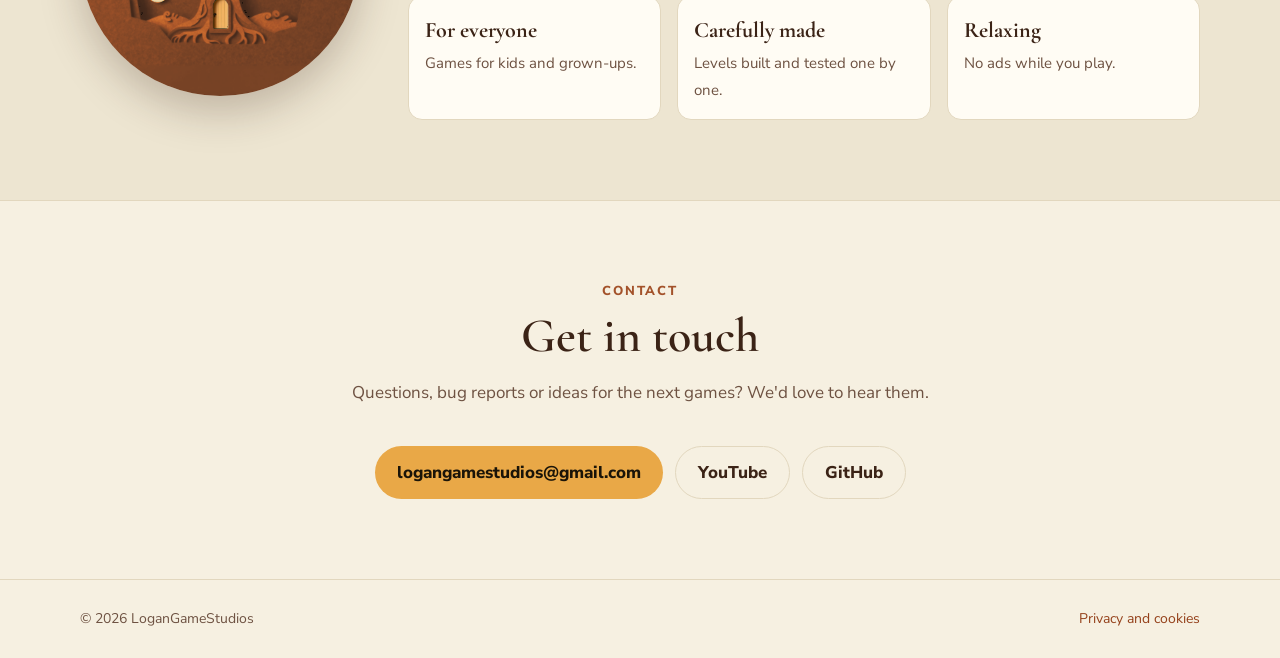
==== commit 153f175c: "Link al canale YouTube nei contatti Co-Authored-By: Claude Opus 5.5 <noreply@anthropic.com>" ====
--- a/index.html
+++ b/index.html
@@ -213,6 +213,7 @@
       </p>
       <div class="actions">
         <a class="btn" href="mailto:logangamestudios@gmail.com">logangamestudios@gmail.com</a>
+        <a class="btn ghost" href="https://www.youtube.com/@LoganGameStudios" target="_blank" rel="noopener">YouTube</a>
         <a class="btn ghost" href="https://github.com/LoganGameStudios" target="_blank" rel="noopener">GitHub</a>
       </div>
     </div>
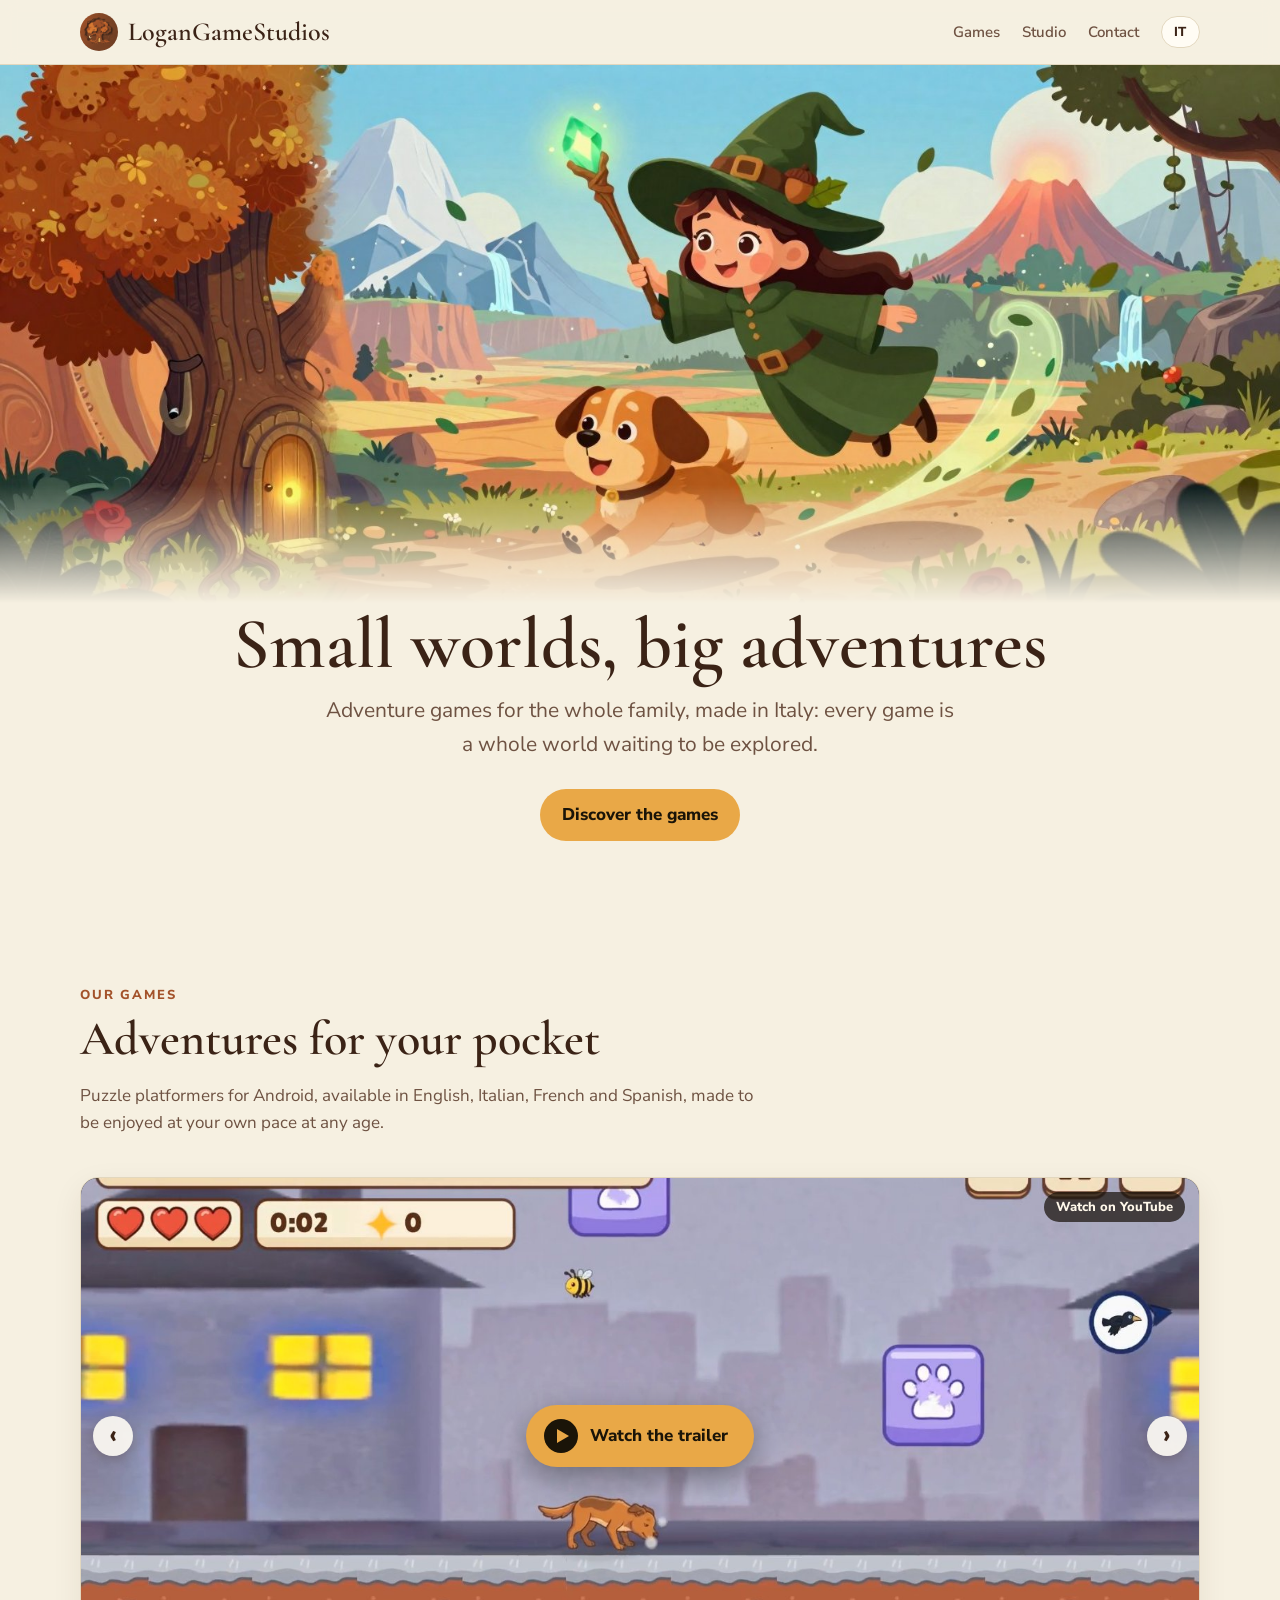
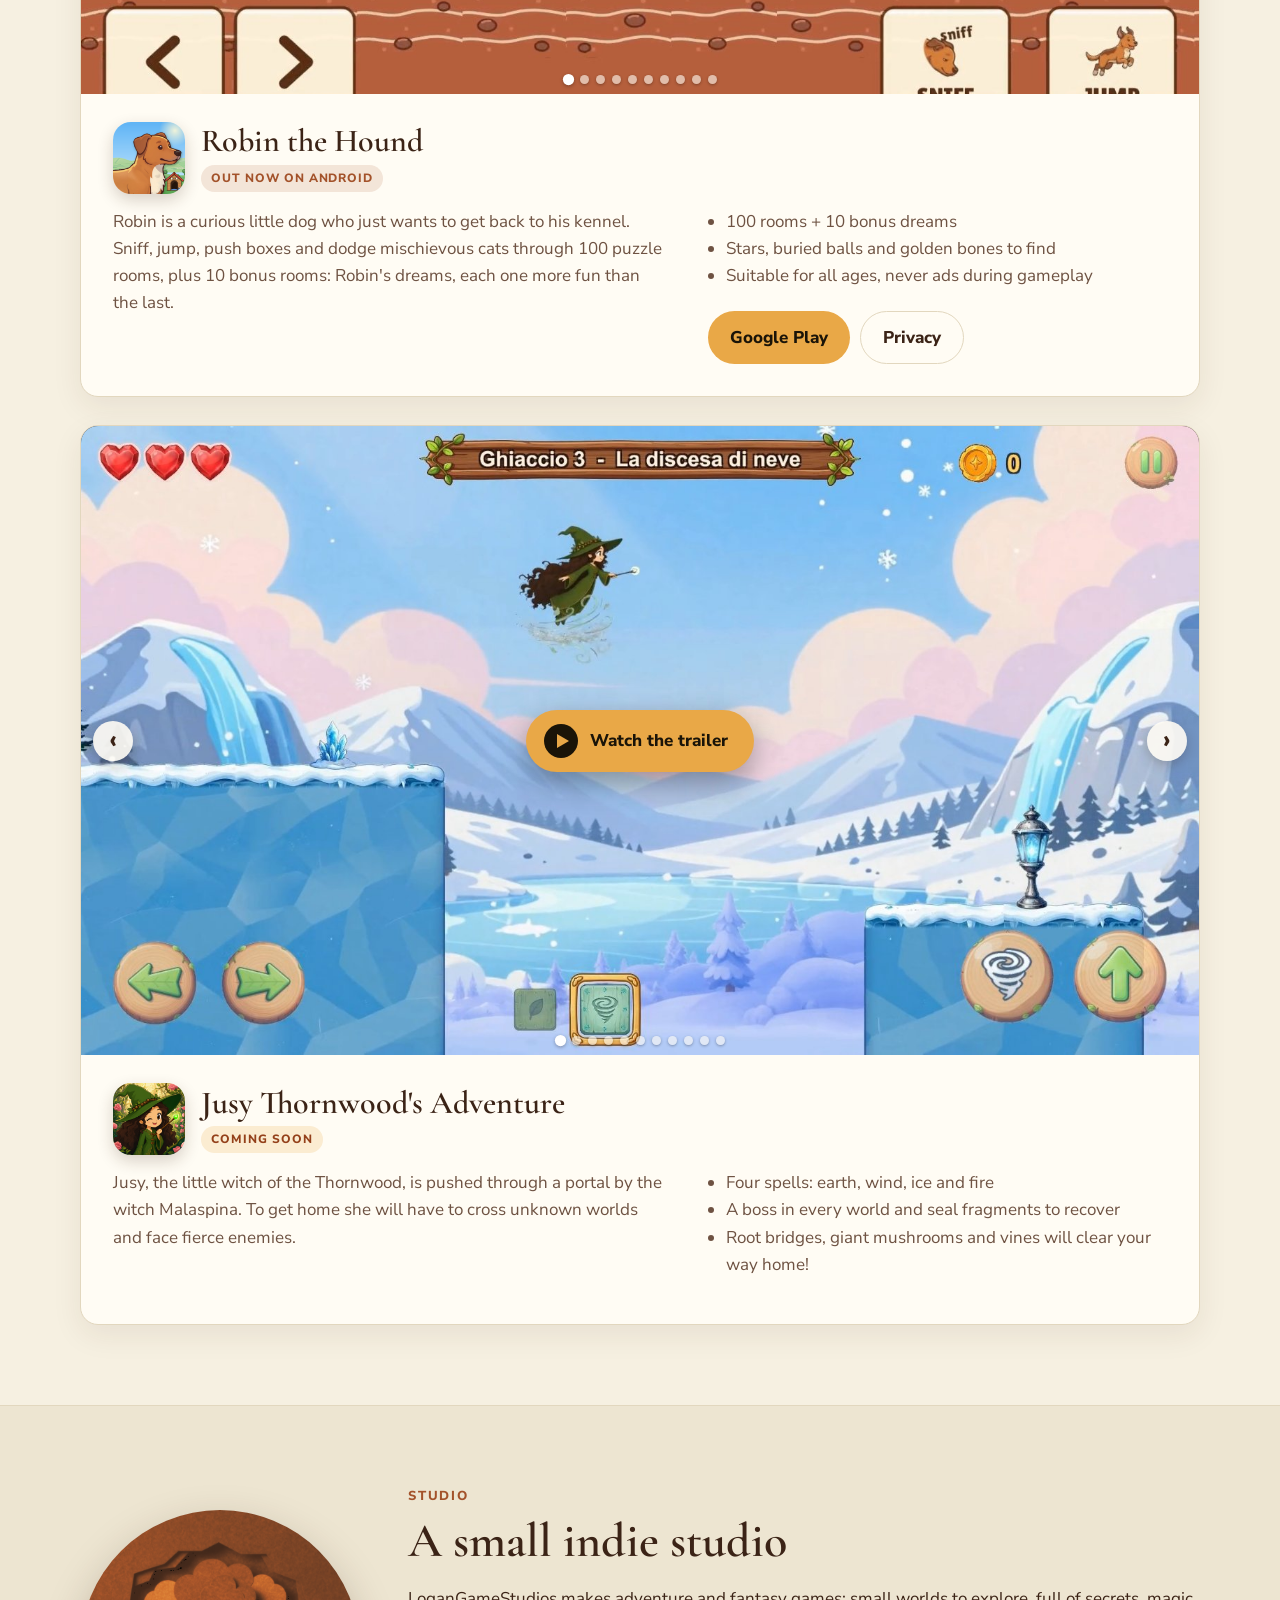
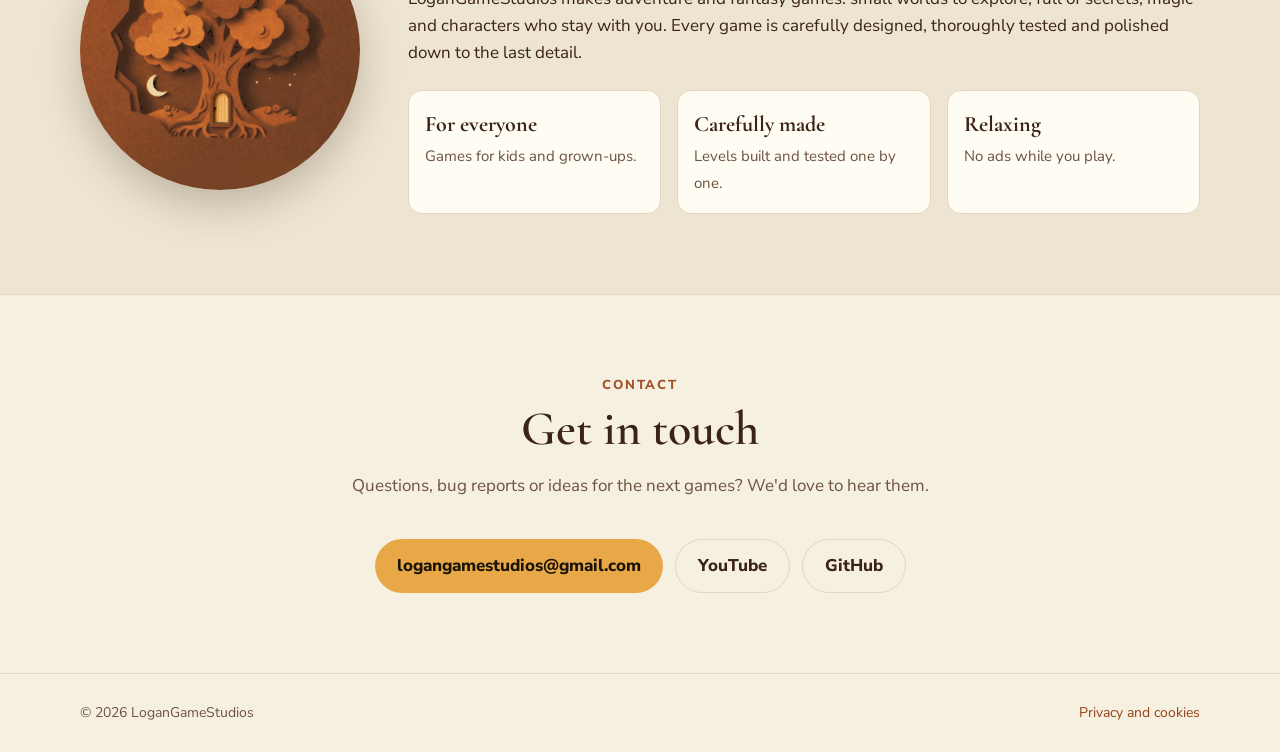
==== commit 9c1985c8: "Illustrazione di Robin e Jusy in testa al sito Al posto del logo, l'apertura mostra a tutta larghezz" ====
--- a/index.html
+++ b/index.html
@@ -7,21 +7,21 @@
   <meta name="description" content="LoganGameStudios: giochi d'avventura per tutta la famiglia, creati in Italia. Adventure games for the whole family, made in Italy.">
   <meta property="og:title" content="LoganGameStudios">
   <meta property="og:description" content="Giochi d'avventura per tutta la famiglia, creati in Italia.">
-  <meta property="og:image" content="assets/og.png?v=8">
+  <meta property="og:image" content="assets/og.png?v=9">
   <meta property="og:type" content="website">
   <meta name="theme-color" content="#f6f0e1">
-  <link rel="icon" href="assets/favicon.png?v=8">
-  <link rel="apple-touch-icon" href="assets/avatar.png?v=8">
-  <link rel="stylesheet" href="assets/fonts.css?v=8">
-  <link rel="stylesheet" href="assets/style.css?v=8">
-  <script src="assets/lang.js?v=8"></script>
-  <script src="assets/slider.js?v=8" defer></script>
+  <link rel="icon" href="assets/favicon.png?v=9">
+  <link rel="apple-touch-icon" href="assets/avatar.png?v=9">
+  <link rel="stylesheet" href="assets/fonts.css?v=9">
+  <link rel="stylesheet" href="assets/style.css?v=9">
+  <script src="assets/lang.js?v=9"></script>
+  <script src="assets/slider.js?v=9" defer></script>
 </head>
 <body>
 
 <header class="nav">
   <div class="wrap">
-    <a class="brand" href="#top"><img src="assets/avatar.png?v=8" alt="">LoganGameStudios</a>
+    <a class="brand" href="#top"><img src="assets/avatar.png?v=9" alt="">LoganGameStudios</a>
     <nav>
       <a href="#giochi"><span lang="it">Giochi</span><span lang="en">Games</span></a>
       <a href="#studio">Studio</a>
@@ -33,8 +33,8 @@
 
 <main id="top">
   <section class="hero">
-    <div class="wrap">
-      <img class="logo" src="assets/logo.png?v=8" alt="LoganGameStudios">
+    <img class="hero-art" src="assets/hero-1600.jpg?v=9" srcset="assets/hero-960.jpg?v=9 960w, assets/hero-1600.jpg?v=9 1600w" sizes="100vw" width="1600" height="672" alt="Robin e Jusy in viaggio tra i mondi, accanto al grande albero antico">
+    <div class="wrap">
       <h1>
         <span lang="it">Piccoli mondi, grandi avventure</span>
         <span lang="en">Small worlds, big adventures</span>
@@ -186,7 +186,7 @@
 
   <section id="studio" class="about">
     <div class="wrap">
-      <img src="assets/avatar.png?v=8" alt="LoganGameStudios" loading="lazy">
+      <img src="assets/avatar.png?v=9" alt="LoganGameStudios" loading="lazy">
       <div>
         <p class="eyebrow">Studio</p>
         <h2><span lang="it">Un piccolo studio indie</span><span lang="en">A small indie studio</span></h2>
--- a/assets/style.css
+++ b/assets/style.css
@@ -60,28 +60,19 @@
 /* apertura */
 .hero {
   position: relative;
-  min-height: 78vh;
-  display: grid; place-items: center; text-align: center;
-  padding: 80px 0 64px;
-  background: radial-gradient(ellipse at 50% 30%, #fffaee 0%, var(--bg) 70%);
+  text-align: center;
+  padding: 0 0 64px;
+  background: var(--bg);
   overflow: hidden;
 }
-.hero::before {
-  content: ""; position: absolute; inset: 0;
-  /* puntini ruggine leggeri sullo sfondo dell'apertura */
-  background:
-    radial-gradient(circle at 12% 22%, rgba(168,85,42,.35) 0 2px, transparent 3px),
-    radial-gradient(circle at 84% 16%, rgba(168,85,42,.3) 0 2px, transparent 3px),
-    radial-gradient(circle at 72% 38%, rgba(233,168,71,.45) 0 1.5px, transparent 2.5px),
-    radial-gradient(circle at 26% 58%, rgba(233,168,71,.4) 0 1.5px, transparent 2.5px),
-    radial-gradient(circle at 90% 62%, rgba(168,85,42,.3) 0 2px, transparent 3px);
-}
-.hero::after {
-  content: ""; position: absolute; inset: 0;
-  background: linear-gradient(to bottom, rgba(246,240,225,0), var(--bg) 96%);
-}
-.hero > .wrap { position: relative; z-index: 1; }
-.hero .logo { width: min(340px, 70vw); margin: 0 auto 8px; border-radius: 24px; box-shadow: 0 24px 50px rgba(59,35,22,.28); }
+/* illustrazione di testa (Robin e Jusy, ComfyUI): a tutta larghezza, sfuma nel colore della pagina */
+.hero-art {
+  display: block; width: 100%; height: auto;
+  aspect-ratio: 1600 / 672; max-height: 72vh; object-fit: cover; object-position: 50% 60%;
+  -webkit-mask-image: linear-gradient(to bottom, #000 78%, transparent);
+          mask-image: linear-gradient(to bottom, #000 78%, transparent);
+}
+.hero > .wrap { position: relative; z-index: 1; margin-top: -24px; }
 .hero h1 { font-family: var(--serif); font-weight: 600; font-size: clamp(40px, 7vw, 72px); line-height: 1.05; margin: 28px 0 12px; }
 .hero p { color: var(--cream-dim); font-size: clamp(17px, 2.2vw, 21px); max-width: 640px; margin: 0 auto 28px; }
 
@@ -215,6 +206,8 @@
   .values { grid-template-columns: 1fr; text-align: left; }
 }
 @media (max-width: 560px) {
+  /* sul telefono un taglio più alto, centrato su Robin e Jusy */
+  .hero-art { aspect-ratio: 4 / 3; object-position: 57% 50%; }
   .nav nav a:not(.lang) { display: none; }
   .game .body { padding: 22px; }
   section { padding: 56px 0; }
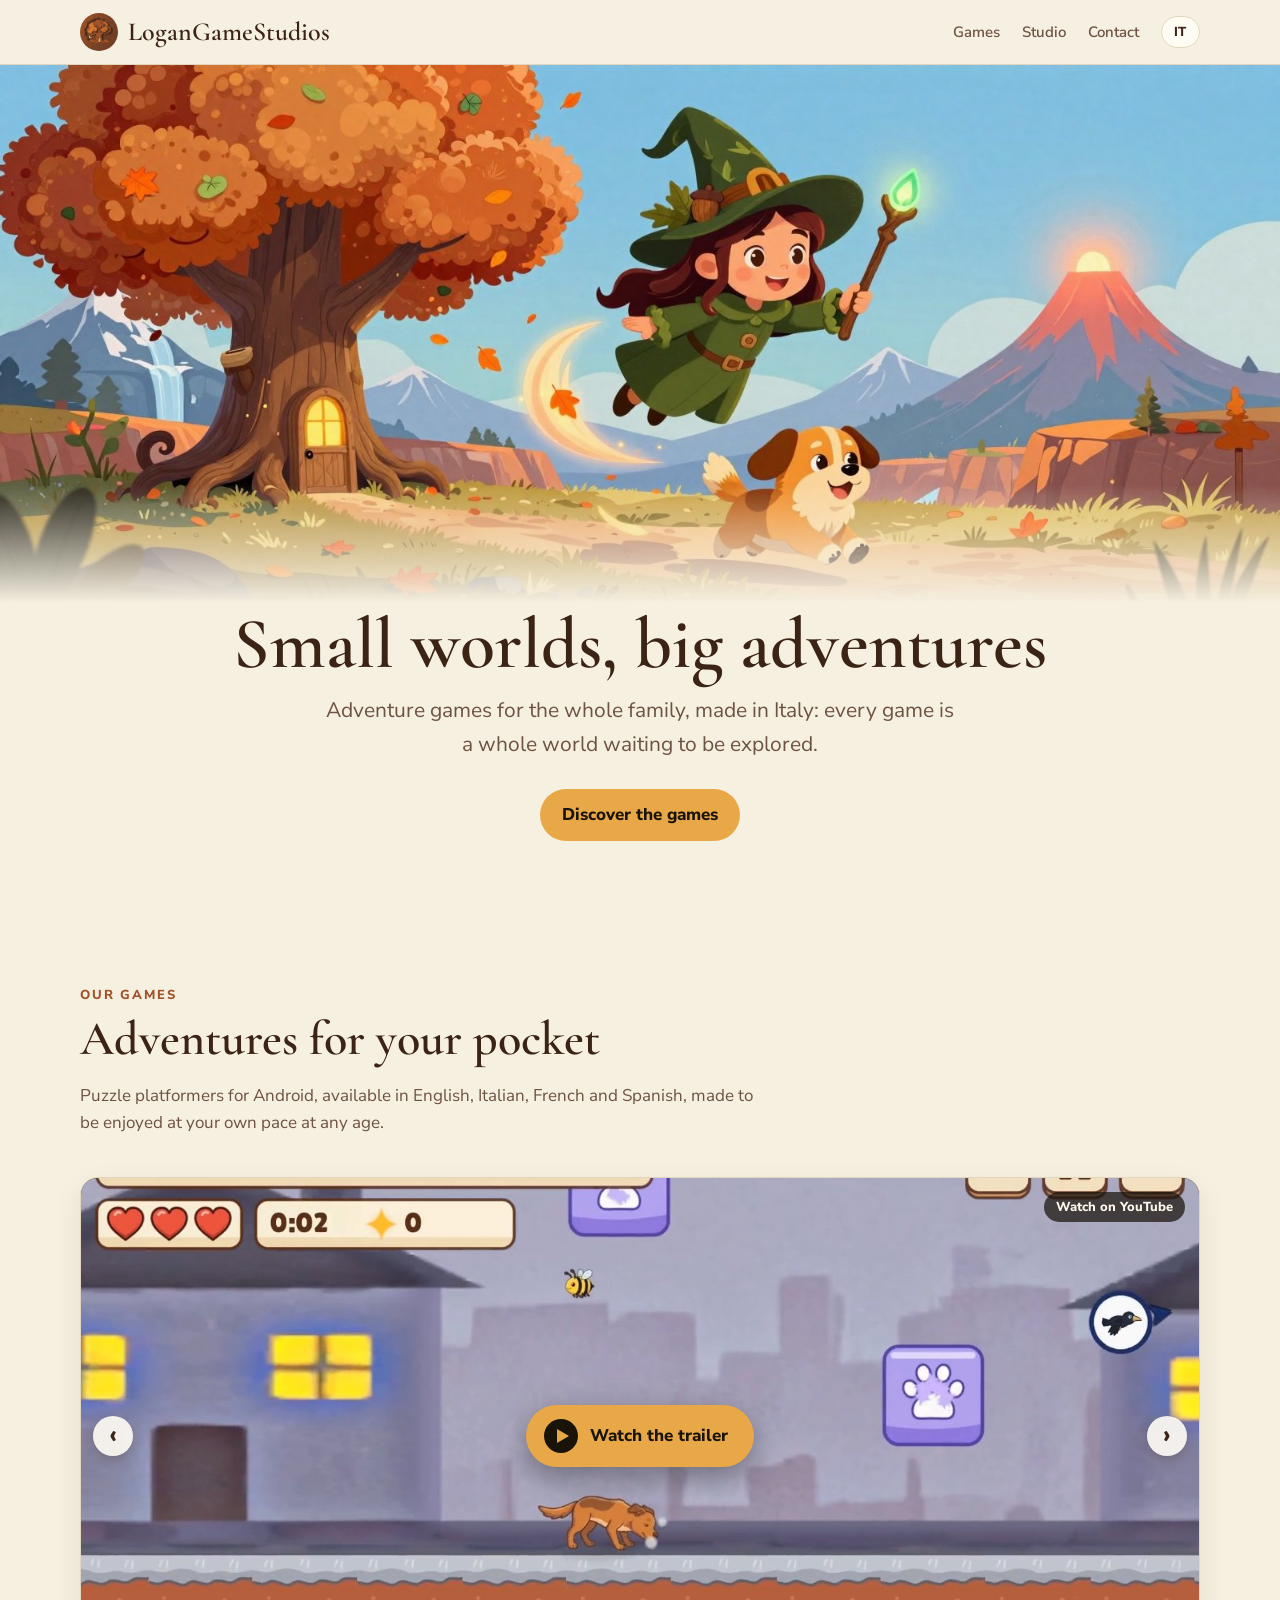
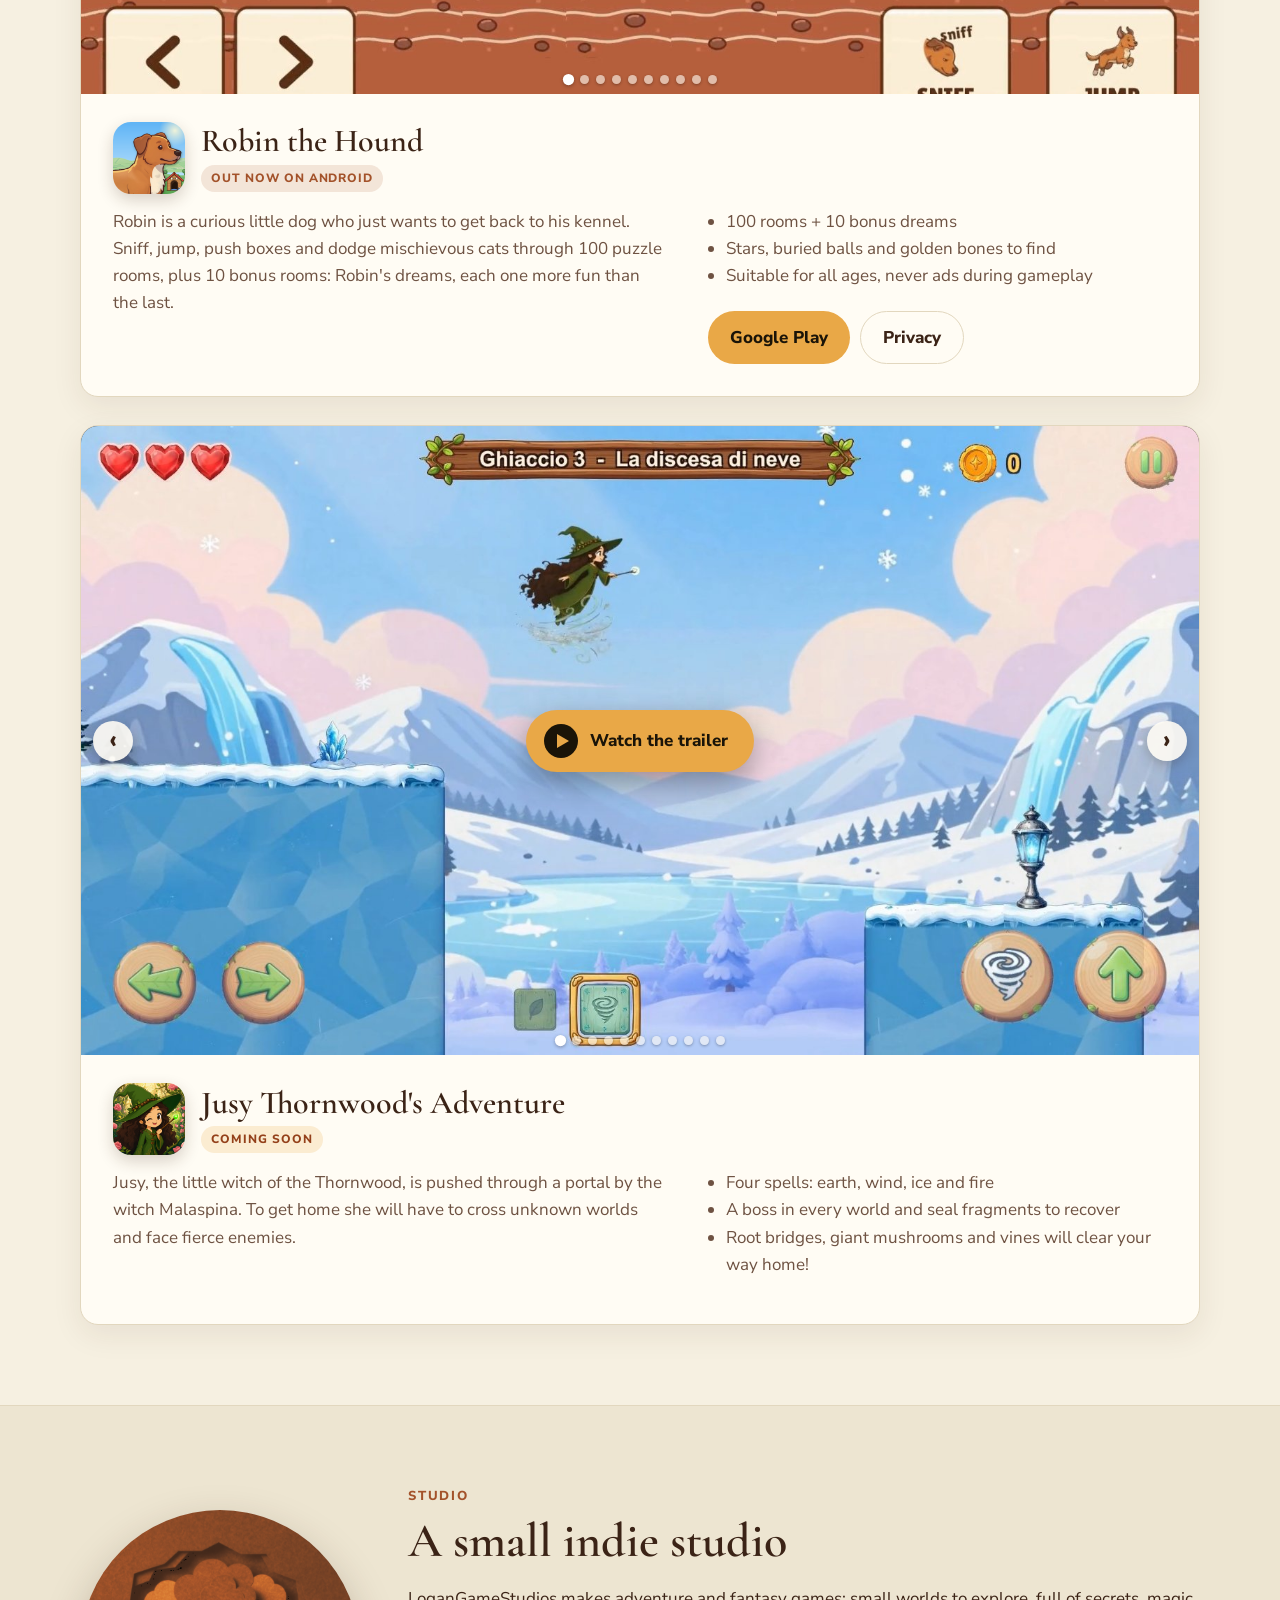
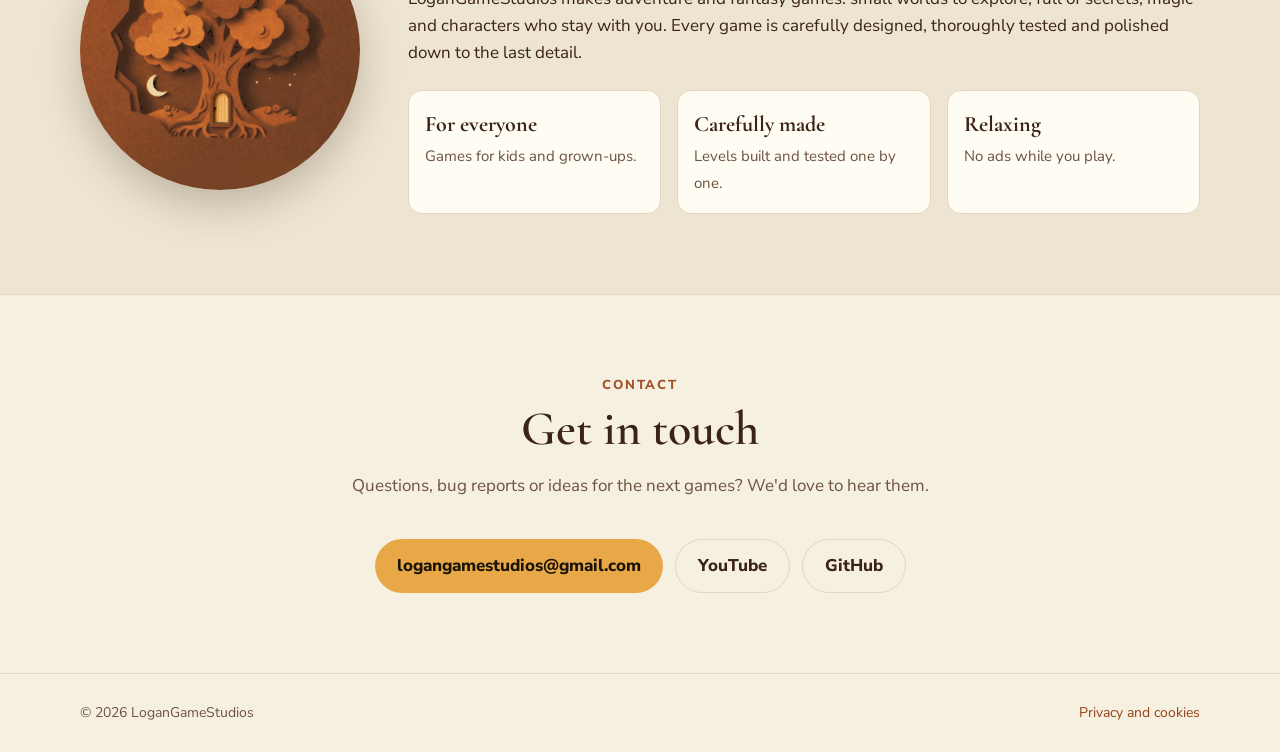
==== commit 843b4f96: "Testata con l'albero del logo intero a sinistra Nuova illustrazione (ComfyUI in locale, H5-albero-si" ====
--- a/index.html
+++ b/index.html
@@ -7,21 +7,21 @@
   <meta name="description" content="LoganGameStudios: giochi d'avventura per tutta la famiglia, creati in Italia. Adventure games for the whole family, made in Italy.">
   <meta property="og:title" content="LoganGameStudios">
   <meta property="og:description" content="Giochi d'avventura per tutta la famiglia, creati in Italia.">
-  <meta property="og:image" content="assets/og.png?v=9">
+  <meta property="og:image" content="assets/og.png?v=10">
   <meta property="og:type" content="website">
   <meta name="theme-color" content="#f6f0e1">
-  <link rel="icon" href="assets/favicon.png?v=9">
-  <link rel="apple-touch-icon" href="assets/avatar.png?v=9">
-  <link rel="stylesheet" href="assets/fonts.css?v=9">
-  <link rel="stylesheet" href="assets/style.css?v=9">
-  <script src="assets/lang.js?v=9"></script>
-  <script src="assets/slider.js?v=9" defer></script>
+  <link rel="icon" href="assets/favicon.png?v=10">
+  <link rel="apple-touch-icon" href="assets/avatar.png?v=10">
+  <link rel="stylesheet" href="assets/fonts.css?v=10">
+  <link rel="stylesheet" href="assets/style.css?v=10">
+  <script src="assets/lang.js?v=10"></script>
+  <script src="assets/slider.js?v=10" defer></script>
 </head>
 <body>
 
 <header class="nav">
   <div class="wrap">
-    <a class="brand" href="#top"><img src="assets/avatar.png?v=9" alt="">LoganGameStudios</a>
+    <a class="brand" href="#top"><img src="assets/avatar.png?v=10" alt="">LoganGameStudios</a>
     <nav>
       <a href="#giochi"><span lang="it">Giochi</span><span lang="en">Games</span></a>
       <a href="#studio">Studio</a>
@@ -33,7 +33,7 @@
 
 <main id="top">
   <section class="hero">
-    <img class="hero-art" src="assets/hero-1600.jpg?v=9" srcset="assets/hero-960.jpg?v=9 960w, assets/hero-1600.jpg?v=9 1600w" sizes="100vw" width="1600" height="672" alt="Robin e Jusy in viaggio tra i mondi, accanto al grande albero antico">
+    <img class="hero-art" src="assets/hero-1600.jpg?v=10" srcset="assets/hero-960.jpg?v=10 960w, assets/hero-1600.jpg?v=10 1600w" sizes="100vw" width="1600" height="672" alt="Robin e Jusy in viaggio tra i mondi, accanto al grande albero antico del logo">
     <div class="wrap">
       <h1>
         <span lang="it">Piccoli mondi, grandi avventure</span>
@@ -186,7 +186,7 @@
 
   <section id="studio" class="about">
     <div class="wrap">
-      <img src="assets/avatar.png?v=9" alt="LoganGameStudios" loading="lazy">
+      <img src="assets/avatar.png?v=10" alt="LoganGameStudios" loading="lazy">
       <div>
         <p class="eyebrow">Studio</p>
         <h2><span lang="it">Un piccolo studio indie</span><span lang="en">A small indie studio</span></h2>
--- a/assets/style.css
+++ b/assets/style.css
@@ -207,7 +207,7 @@
 }
 @media (max-width: 560px) {
   /* sul telefono un taglio più alto, centrato su Robin e Jusy */
-  .hero-art { aspect-ratio: 4 / 3; object-position: 57% 50%; }
+  .hero-art { aspect-ratio: 4 / 3; object-position: 62% 50%; }
   .nav nav a:not(.lang) { display: none; }
   .game .body { padding: 22px; }
   section { padding: 56px 0; }
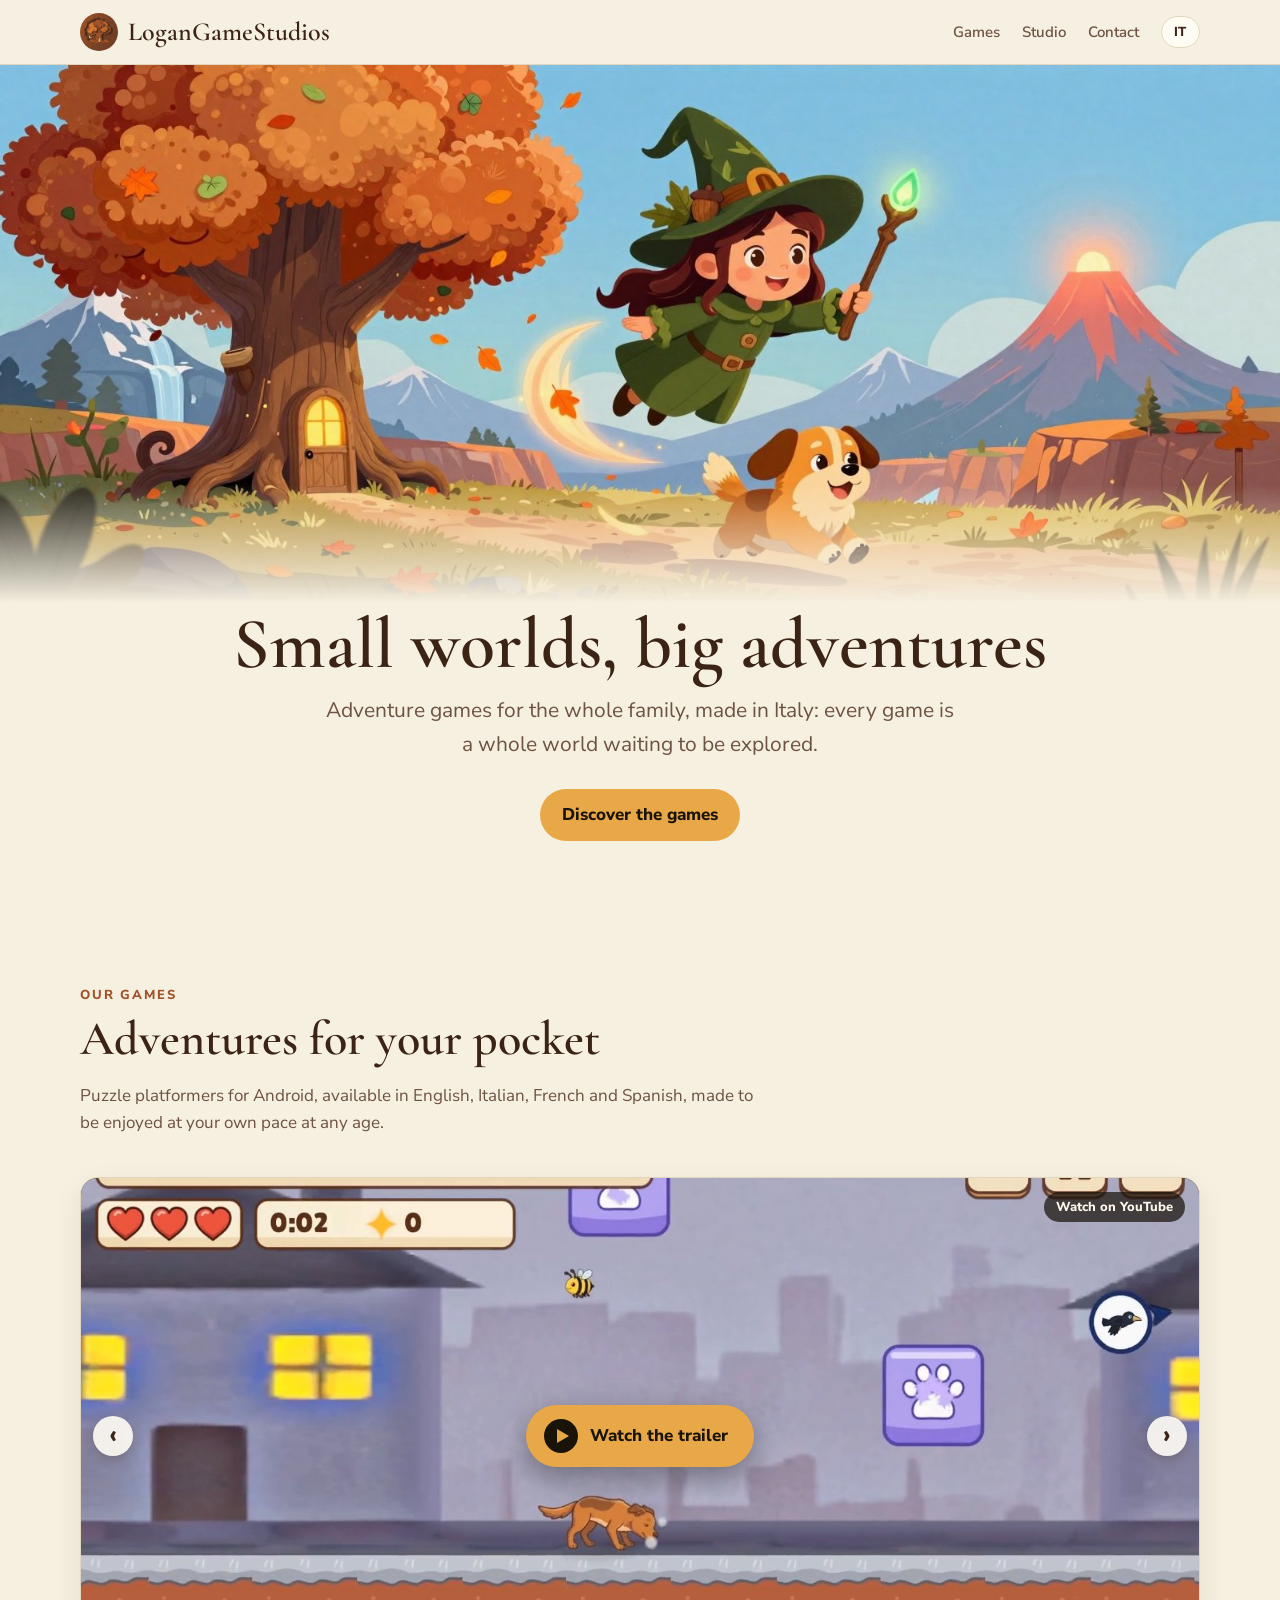
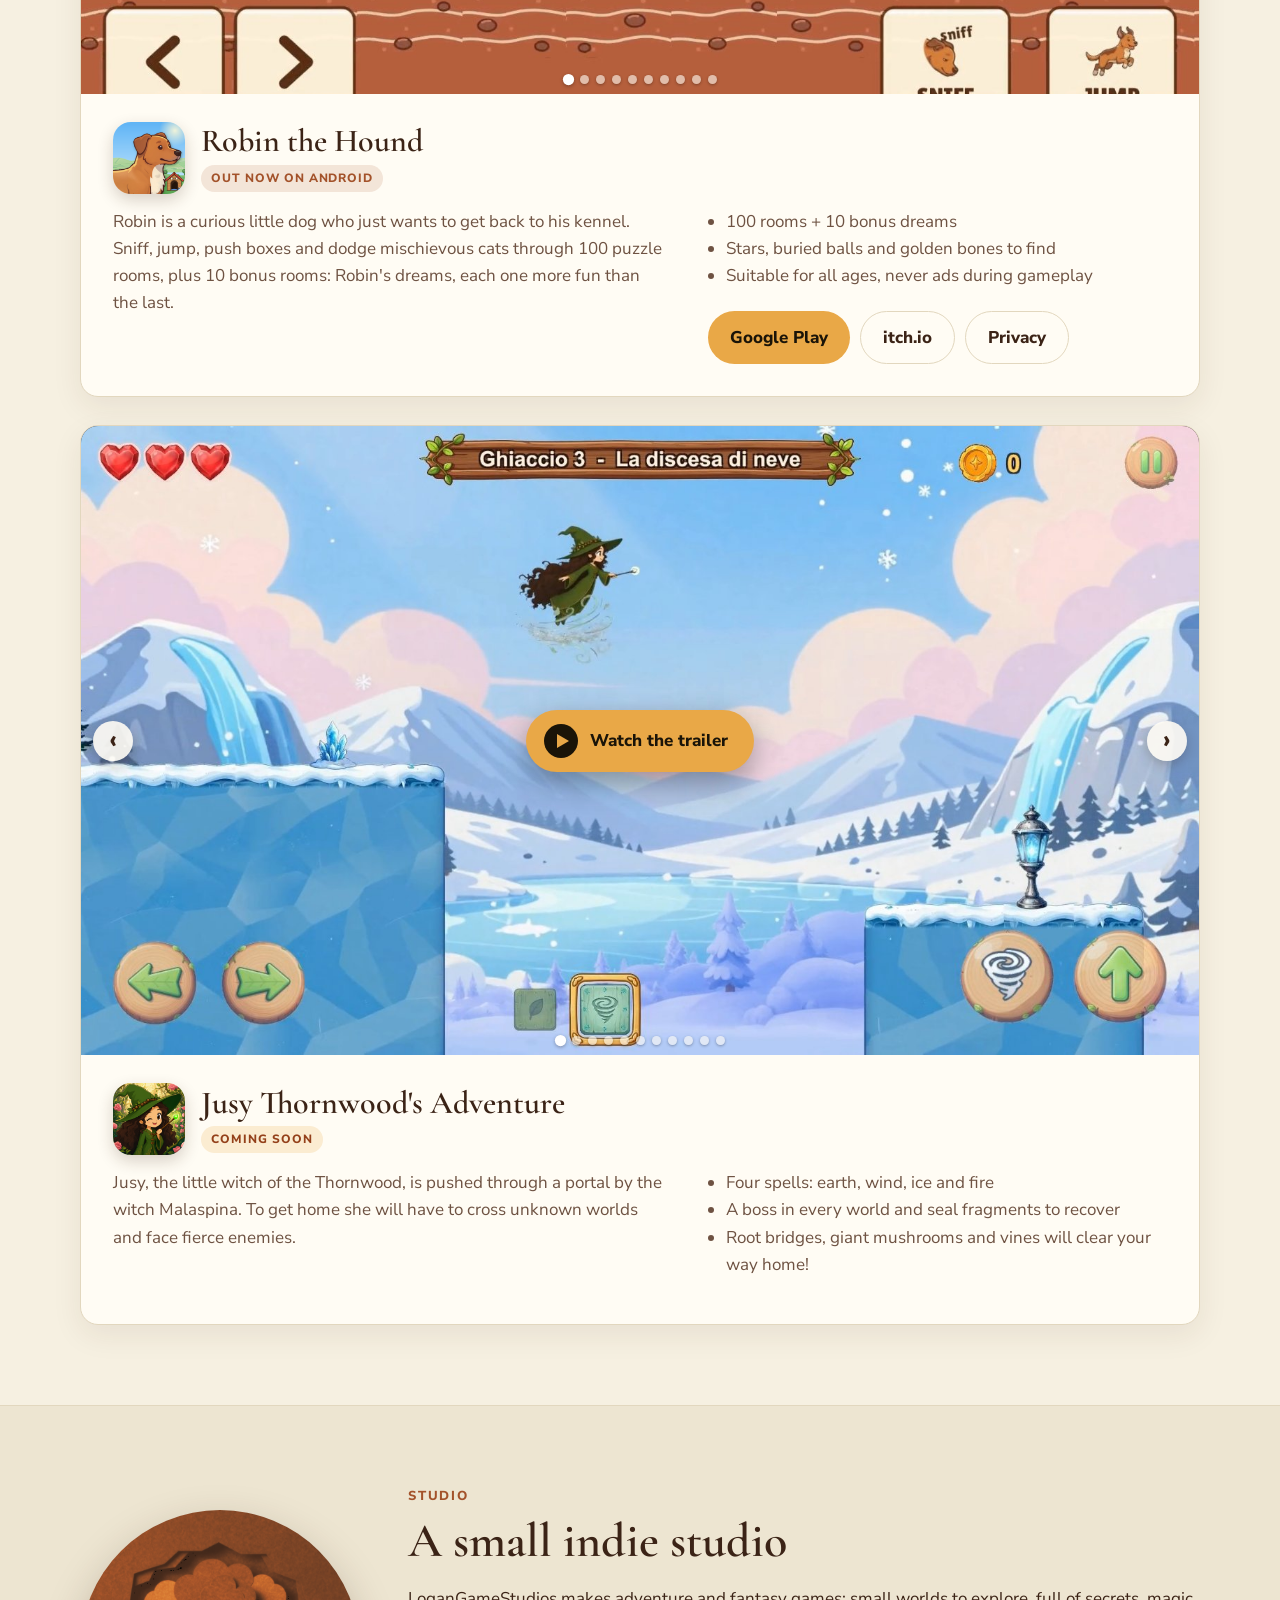
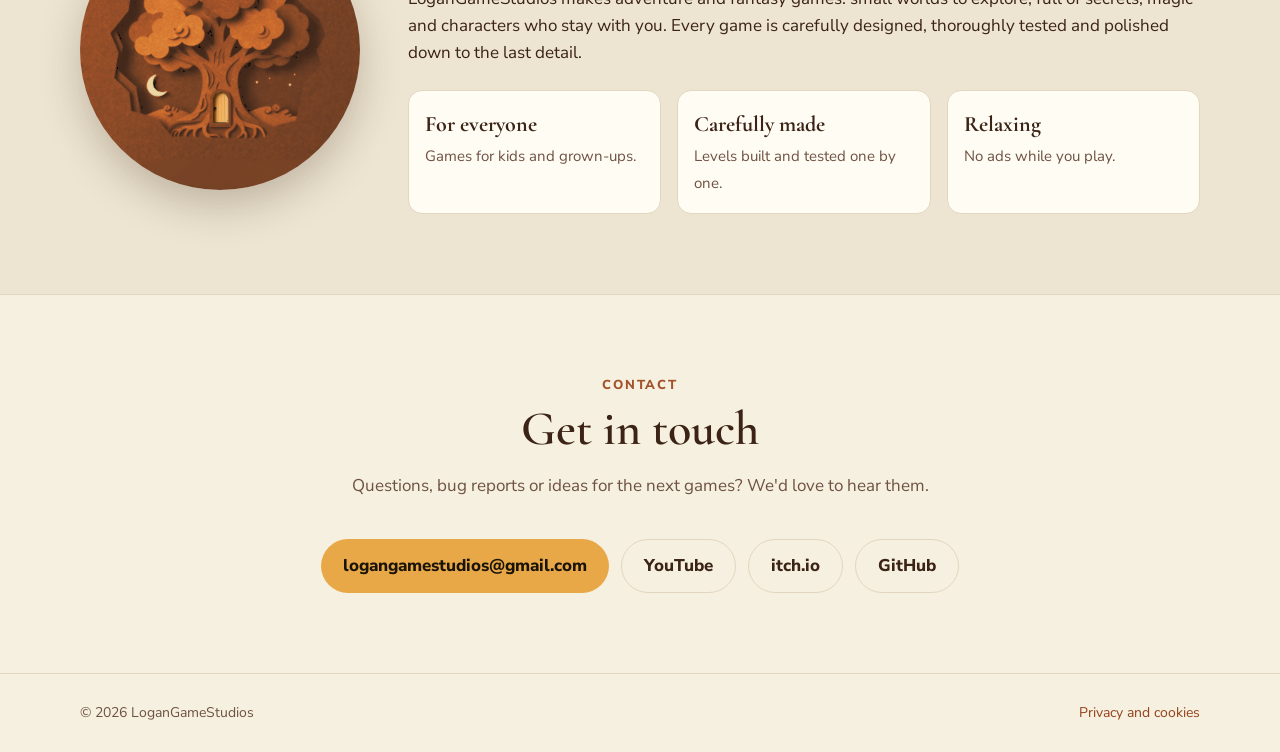
==== commit 4104c6aa: "Link a itch.io Pulsante itch.io nella scheda di Robin (accanto a Google Play) e nei contatti (pagina" ====
--- a/index.html
+++ b/index.html
@@ -104,6 +104,7 @@
             </ul>
             <div class="actions">
               <a class="btn" href="https://play.google.com/store/apps/details?id=it.logangames.RobinTheHound" target="_blank" rel="noopener">Google Play</a>
+              <a class="btn ghost" href="https://logangamestudios.itch.io/robin-the-hound" target="_blank" rel="noopener">itch.io</a>
               <a class="btn ghost" href="privacy/robin-the-hound.html">Privacy</a>
             </div>
           </div>
@@ -214,6 +215,7 @@
       <div class="actions">
         <a class="btn" href="mailto:logangamestudios@gmail.com">logangamestudios@gmail.com</a>
         <a class="btn ghost" href="https://www.youtube.com/@LoganGameStudios" target="_blank" rel="noopener">YouTube</a>
+        <a class="btn ghost" href="https://logangamestudios.itch.io/" target="_blank" rel="noopener">itch.io</a>
         <a class="btn ghost" href="https://github.com/LoganGameStudios" target="_blank" rel="noopener">GitHub</a>
       </div>
     </div>
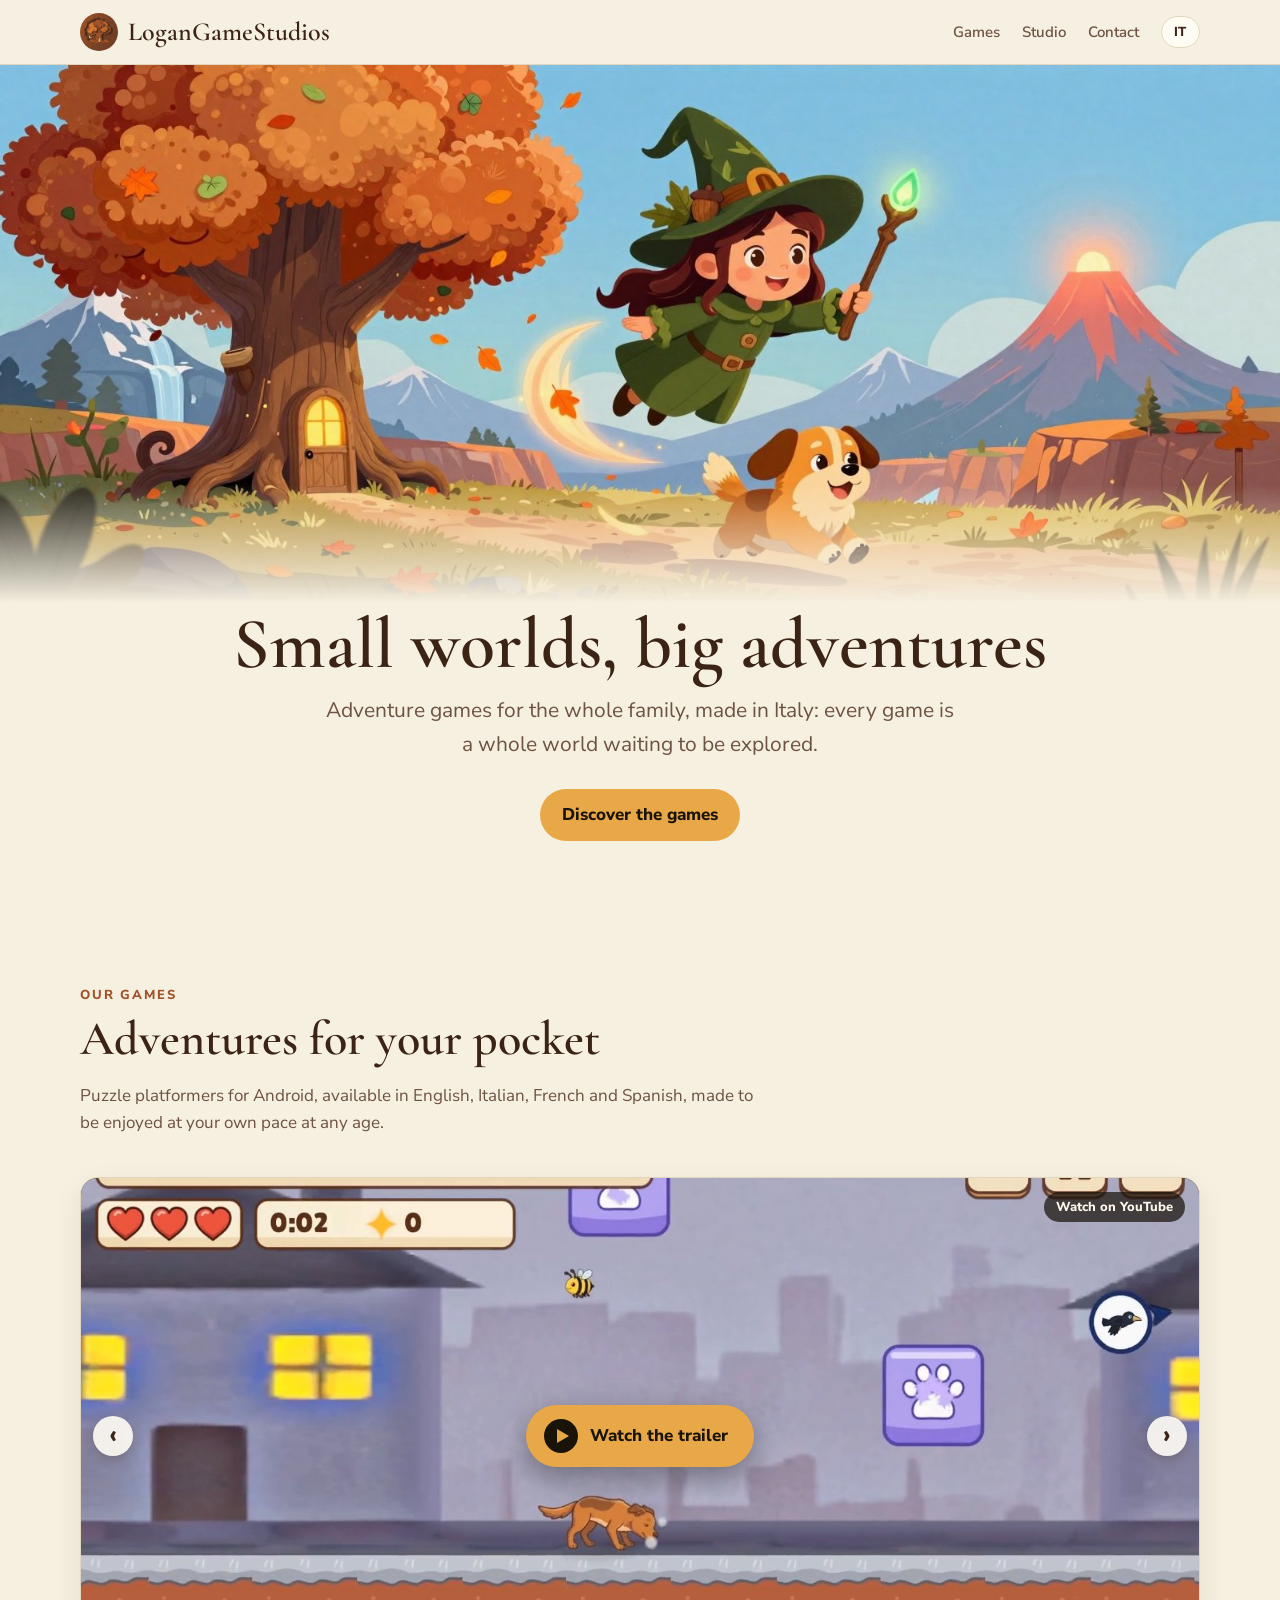
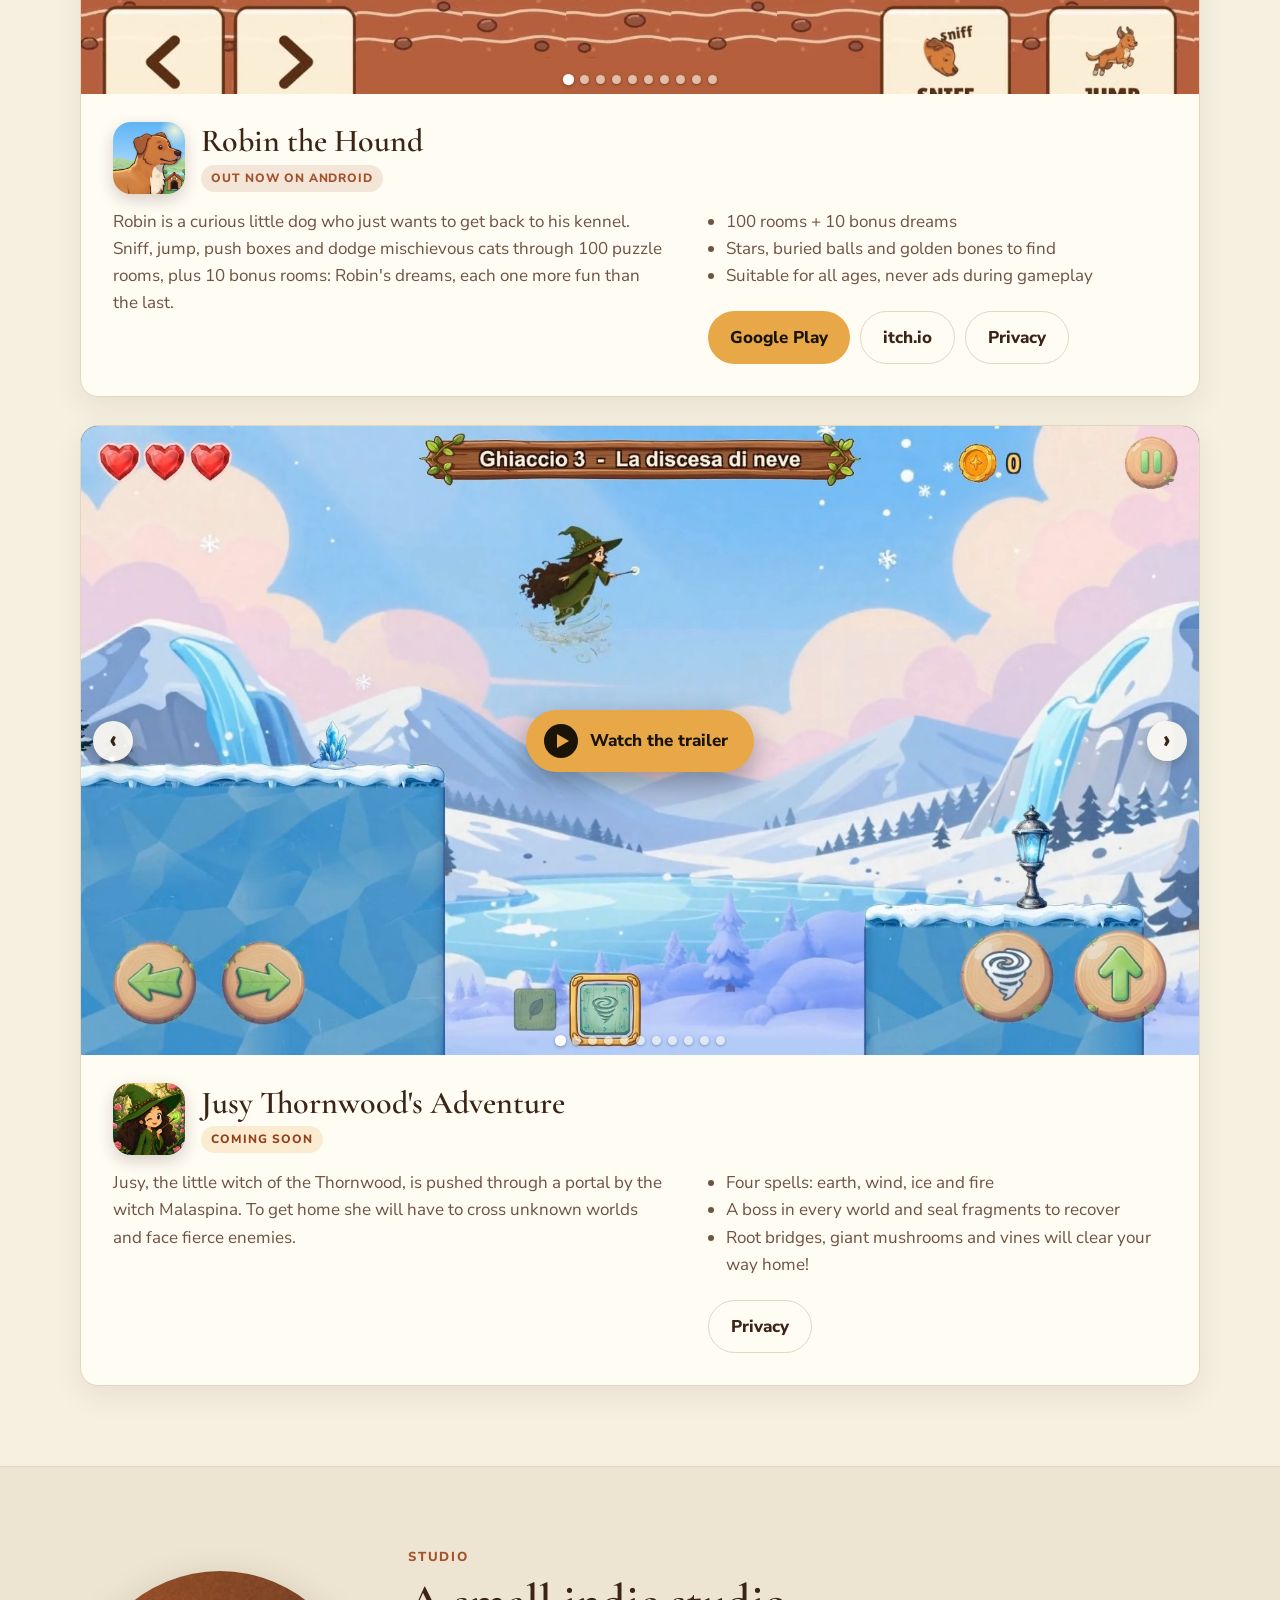
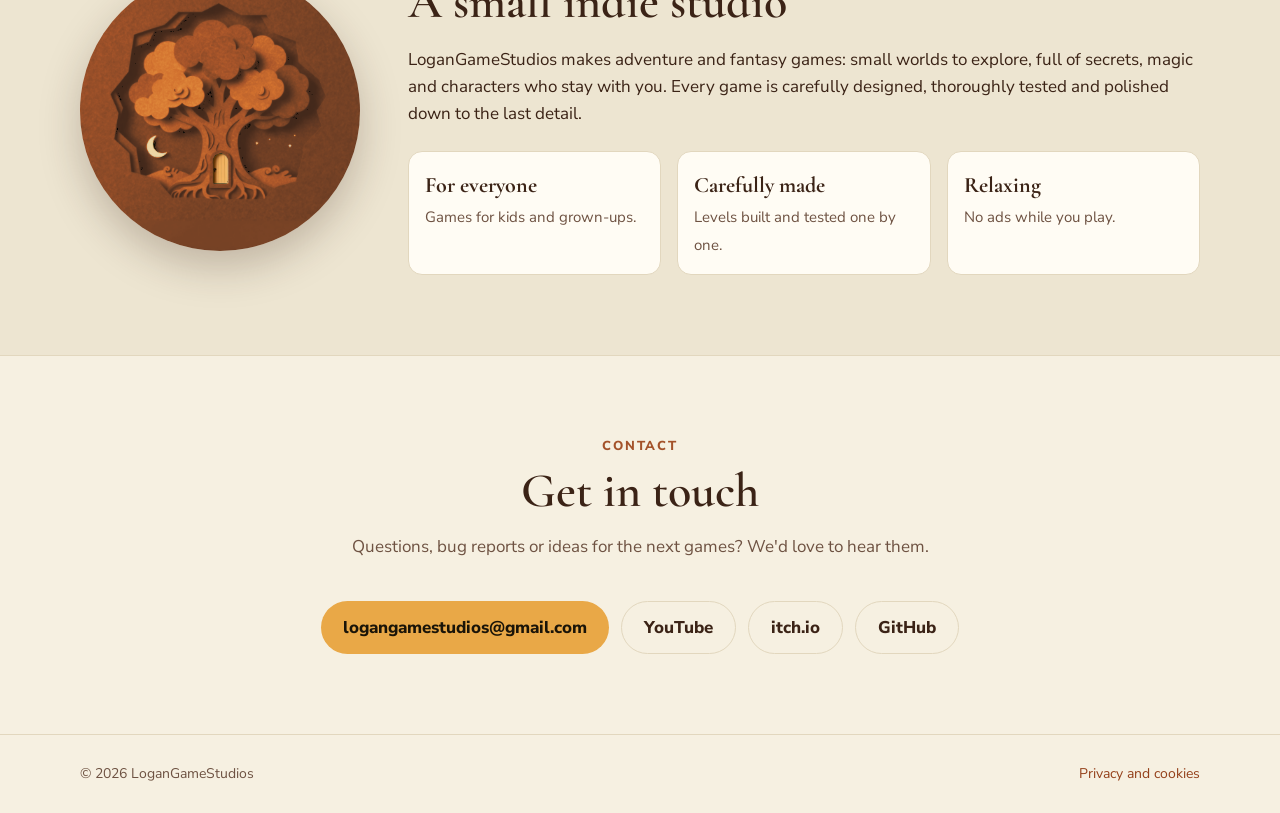
==== commit bcab6522: "Informativa privacy di Jusy Thornwood's Adventure Co-Authored-By: Claude Opus 5.5 <noreply@anthropic" ====
--- a/index.html
+++ b/index.html
@@ -179,6 +179,9 @@
               <li><span lang="it">Un boss in ogni mondo e i frammenti del sigillo da ritrovare</span><span lang="en">A boss in every world and seal fragments to recover</span></li>
               <li><span lang="it">Ponti di radici, funghi giganti e liane ti spianeranno la strada verso casa!</span><span lang="en">Root bridges, giant mushrooms and vines will clear your way home!</span></li>
             </ul>
+            <div class="actions">
+              <a class="btn ghost" href="privacy/jusy-thornwood.html">Privacy</a>
+            </div>
           </div>
         </article>
       </div>
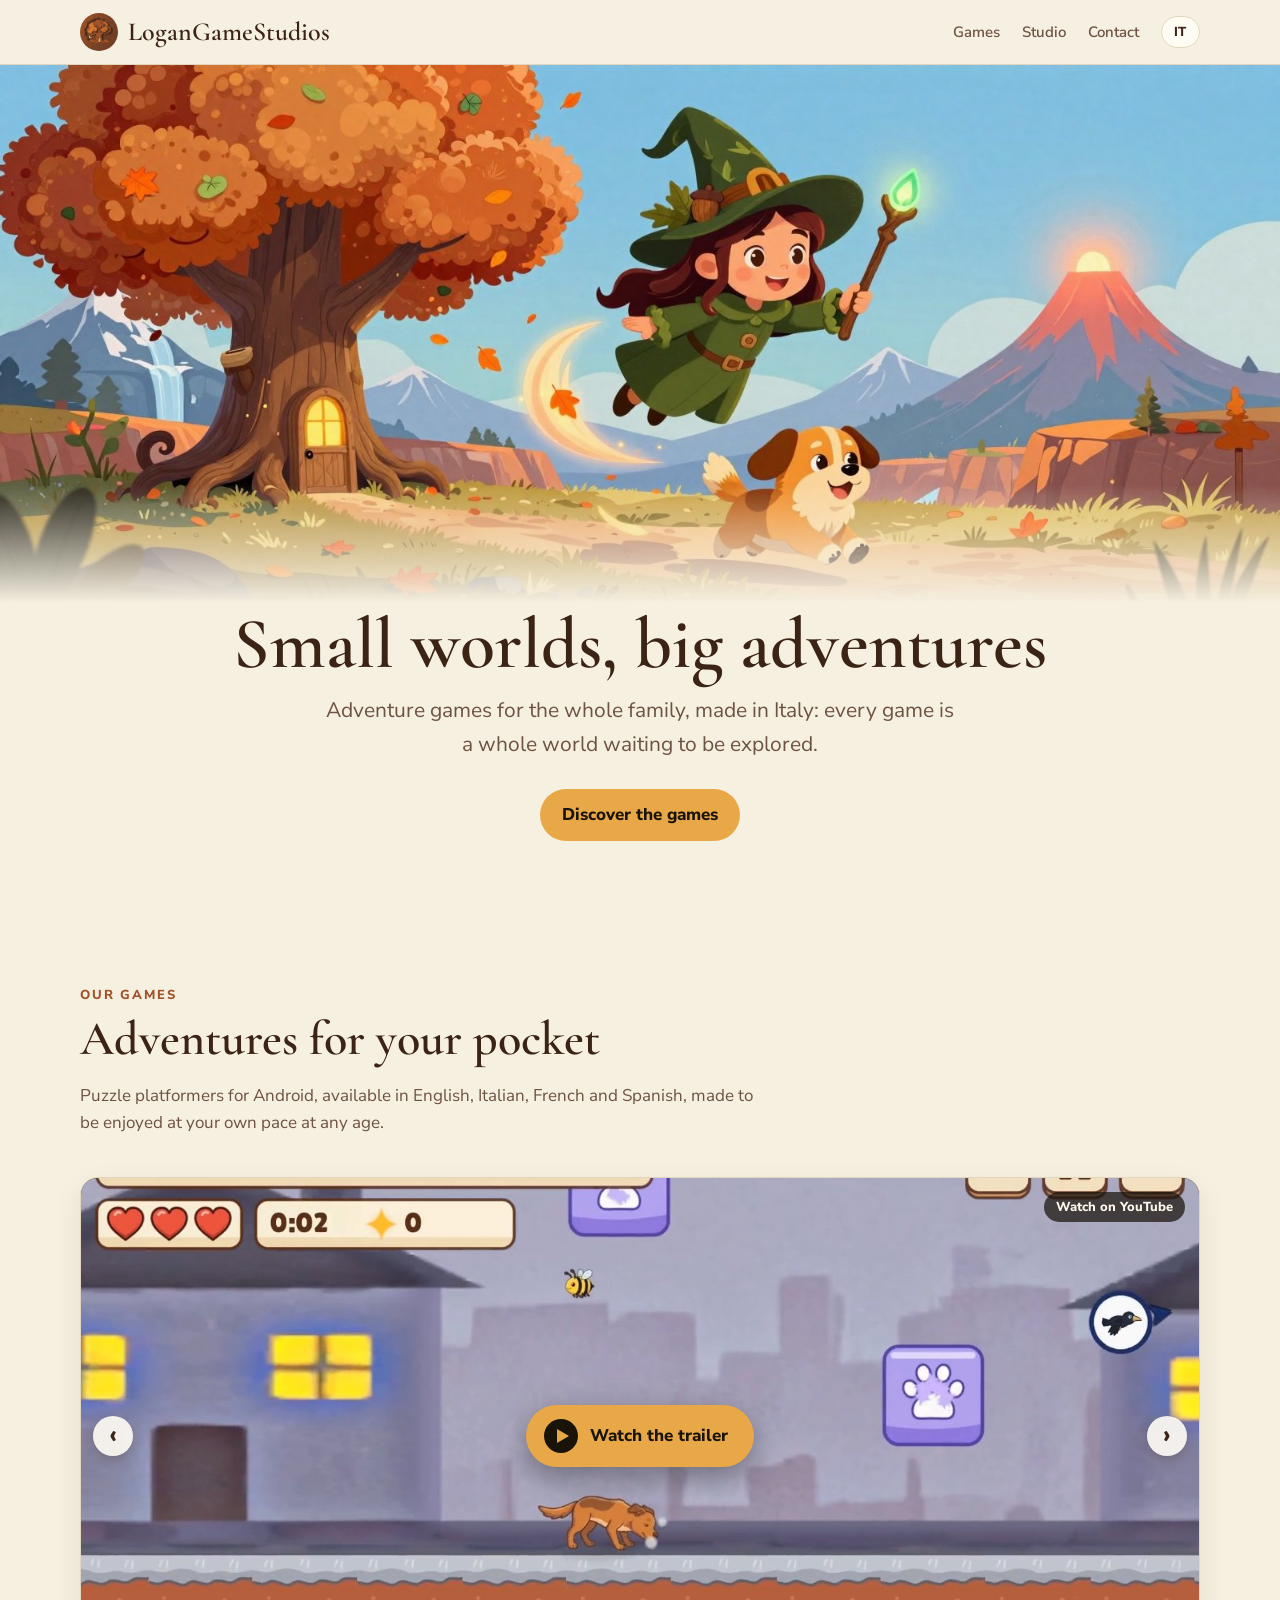
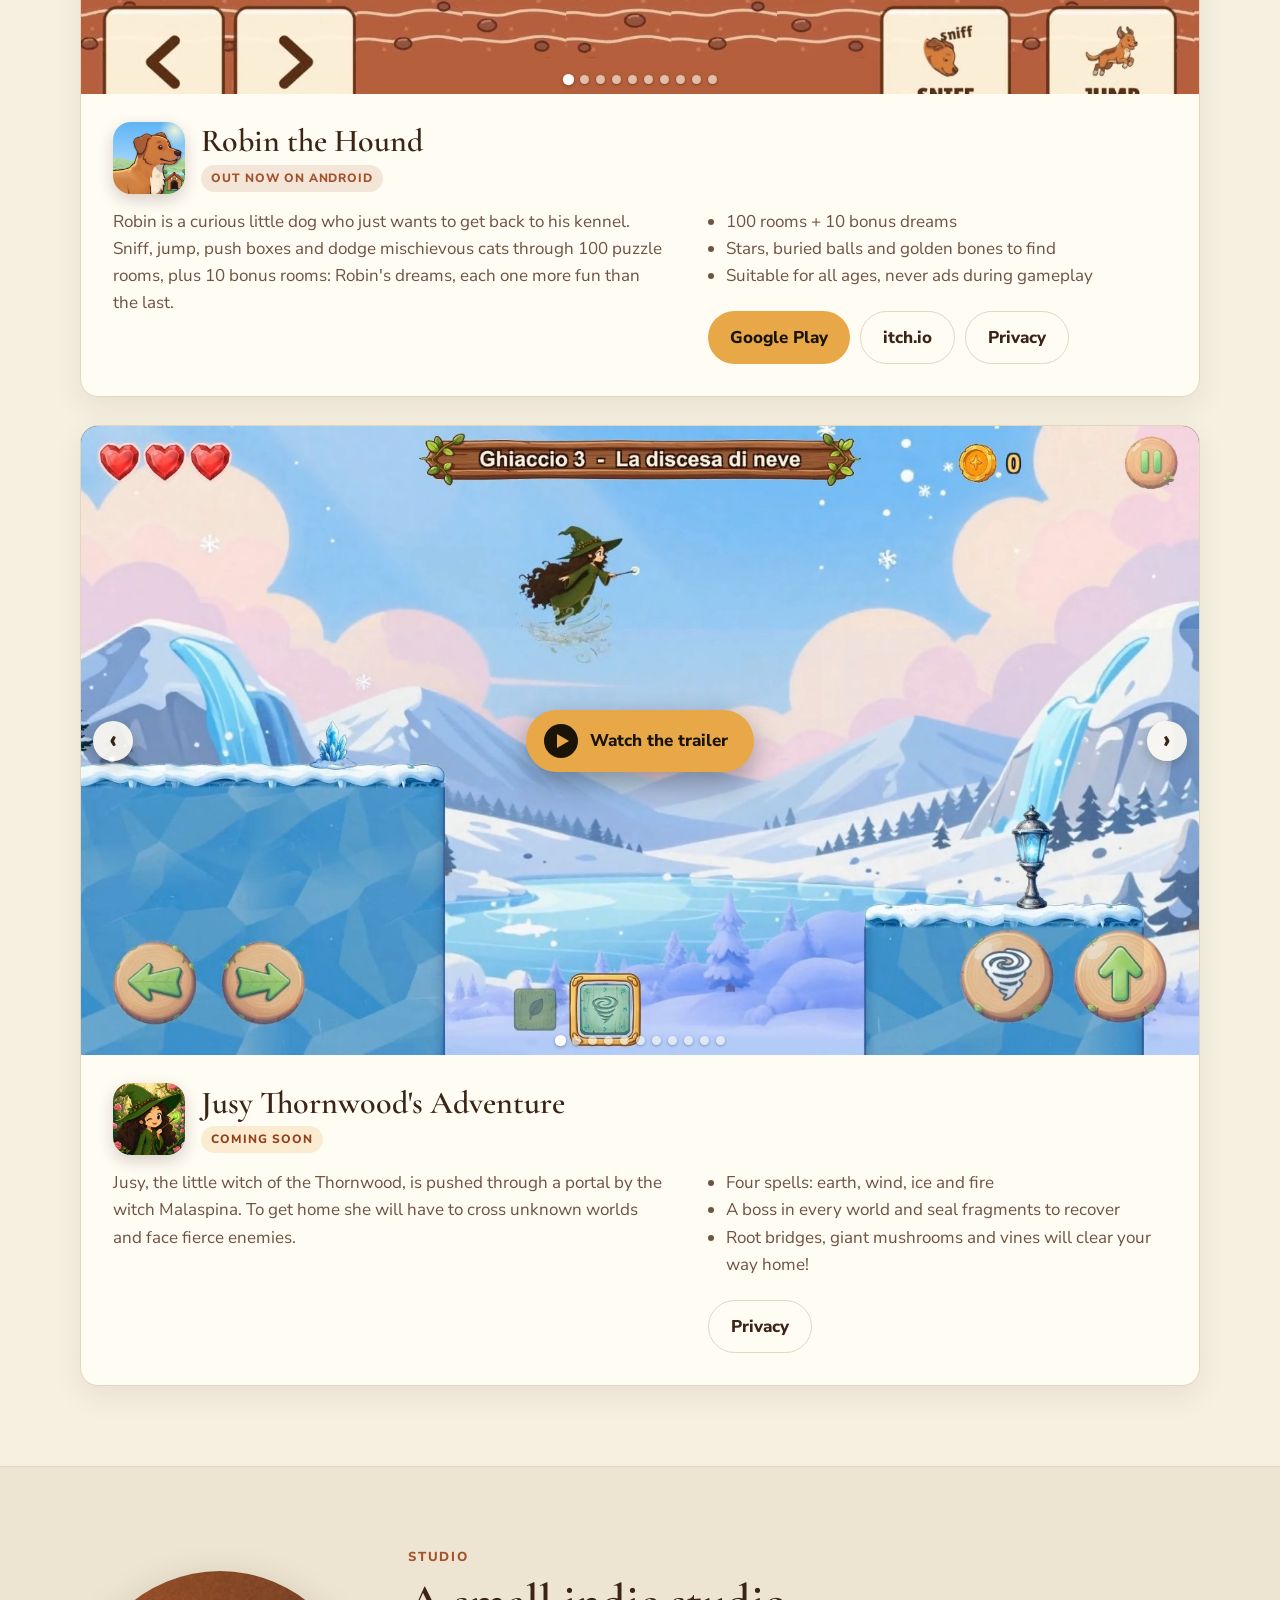
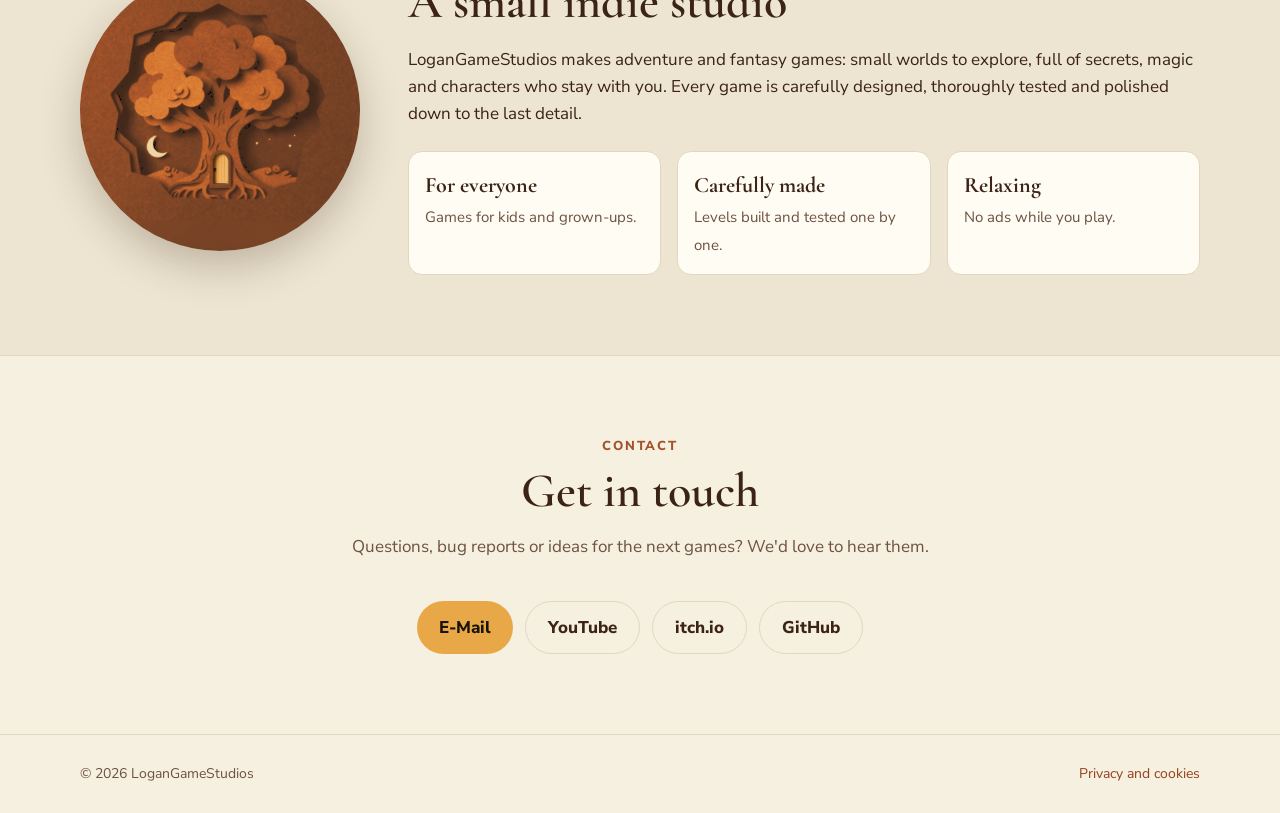
==== commit 2cf3c286: "Contatti: pulsante "E-Mail" al posto dell'indirizzo Il pulsante apre sempre la mail a logangamestudi" ====
--- a/index.html
+++ b/index.html
@@ -216,7 +216,7 @@
         <span lang="en">Questions, bug reports or ideas for the next games? We'd love to hear them.</span>
       </p>
       <div class="actions">
-        <a class="btn" href="mailto:logangamestudios@gmail.com">logangamestudios@gmail.com</a>
+        <a class="btn" href="mailto:logangamestudios@gmail.com" title="logangamestudios@gmail.com">E-Mail</a>
         <a class="btn ghost" href="https://www.youtube.com/@LoganGameStudios" target="_blank" rel="noopener">YouTube</a>
         <a class="btn ghost" href="https://logangamestudios.itch.io/" target="_blank" rel="noopener">itch.io</a>
         <a class="btn ghost" href="https://github.com/LoganGameStudios" target="_blank" rel="noopener">GitHub</a>
